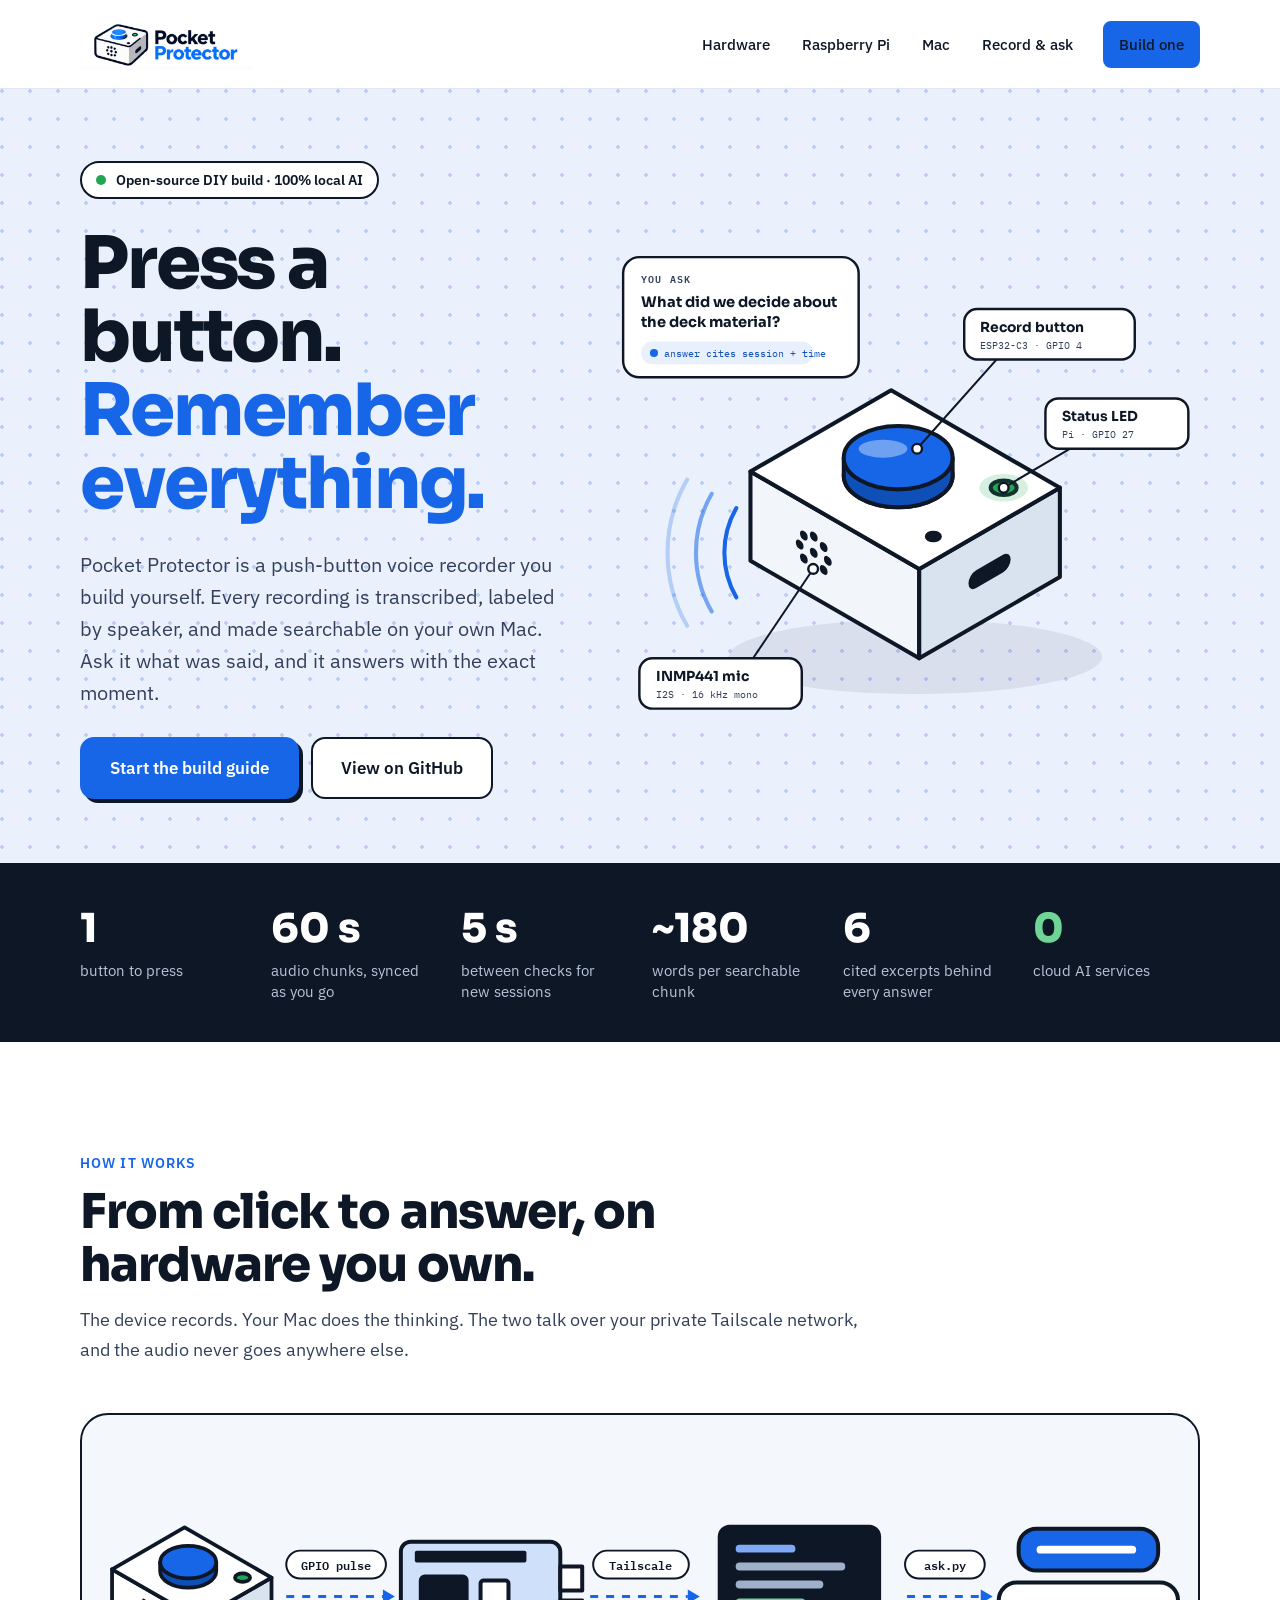
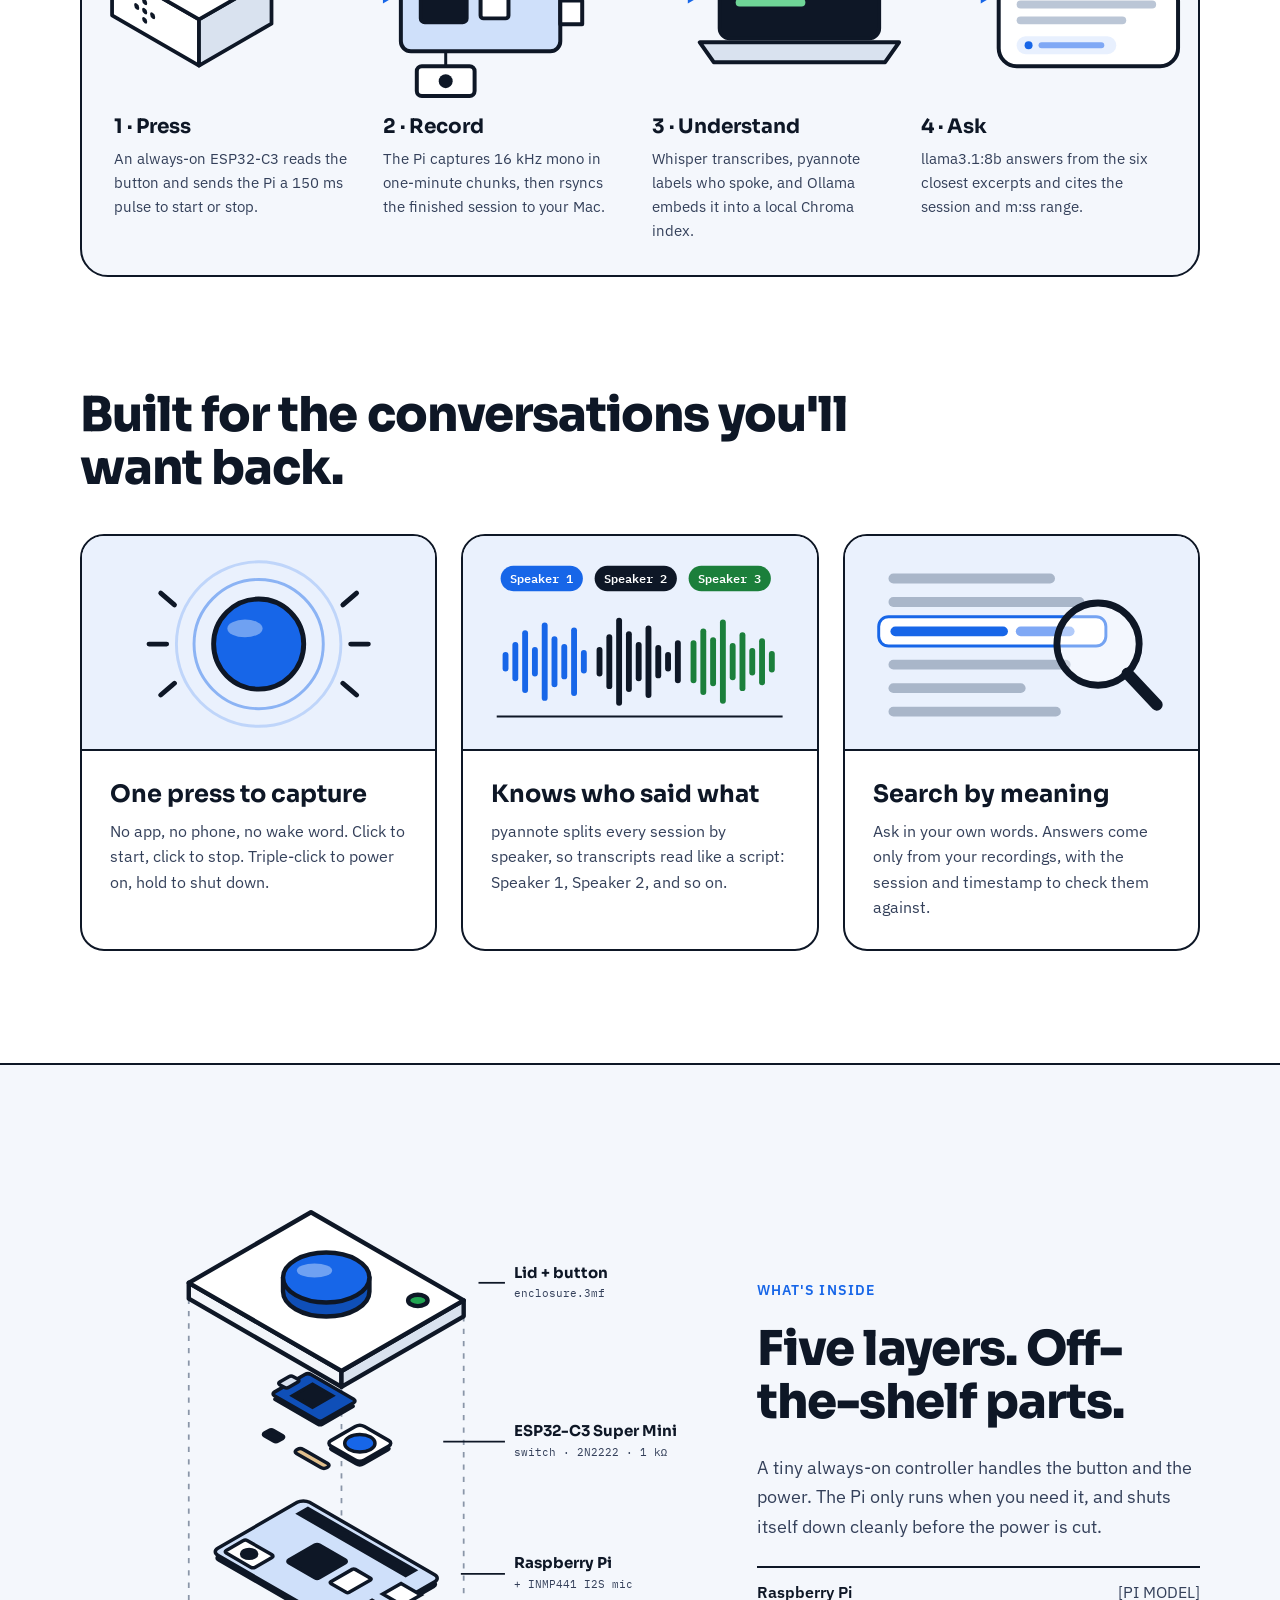
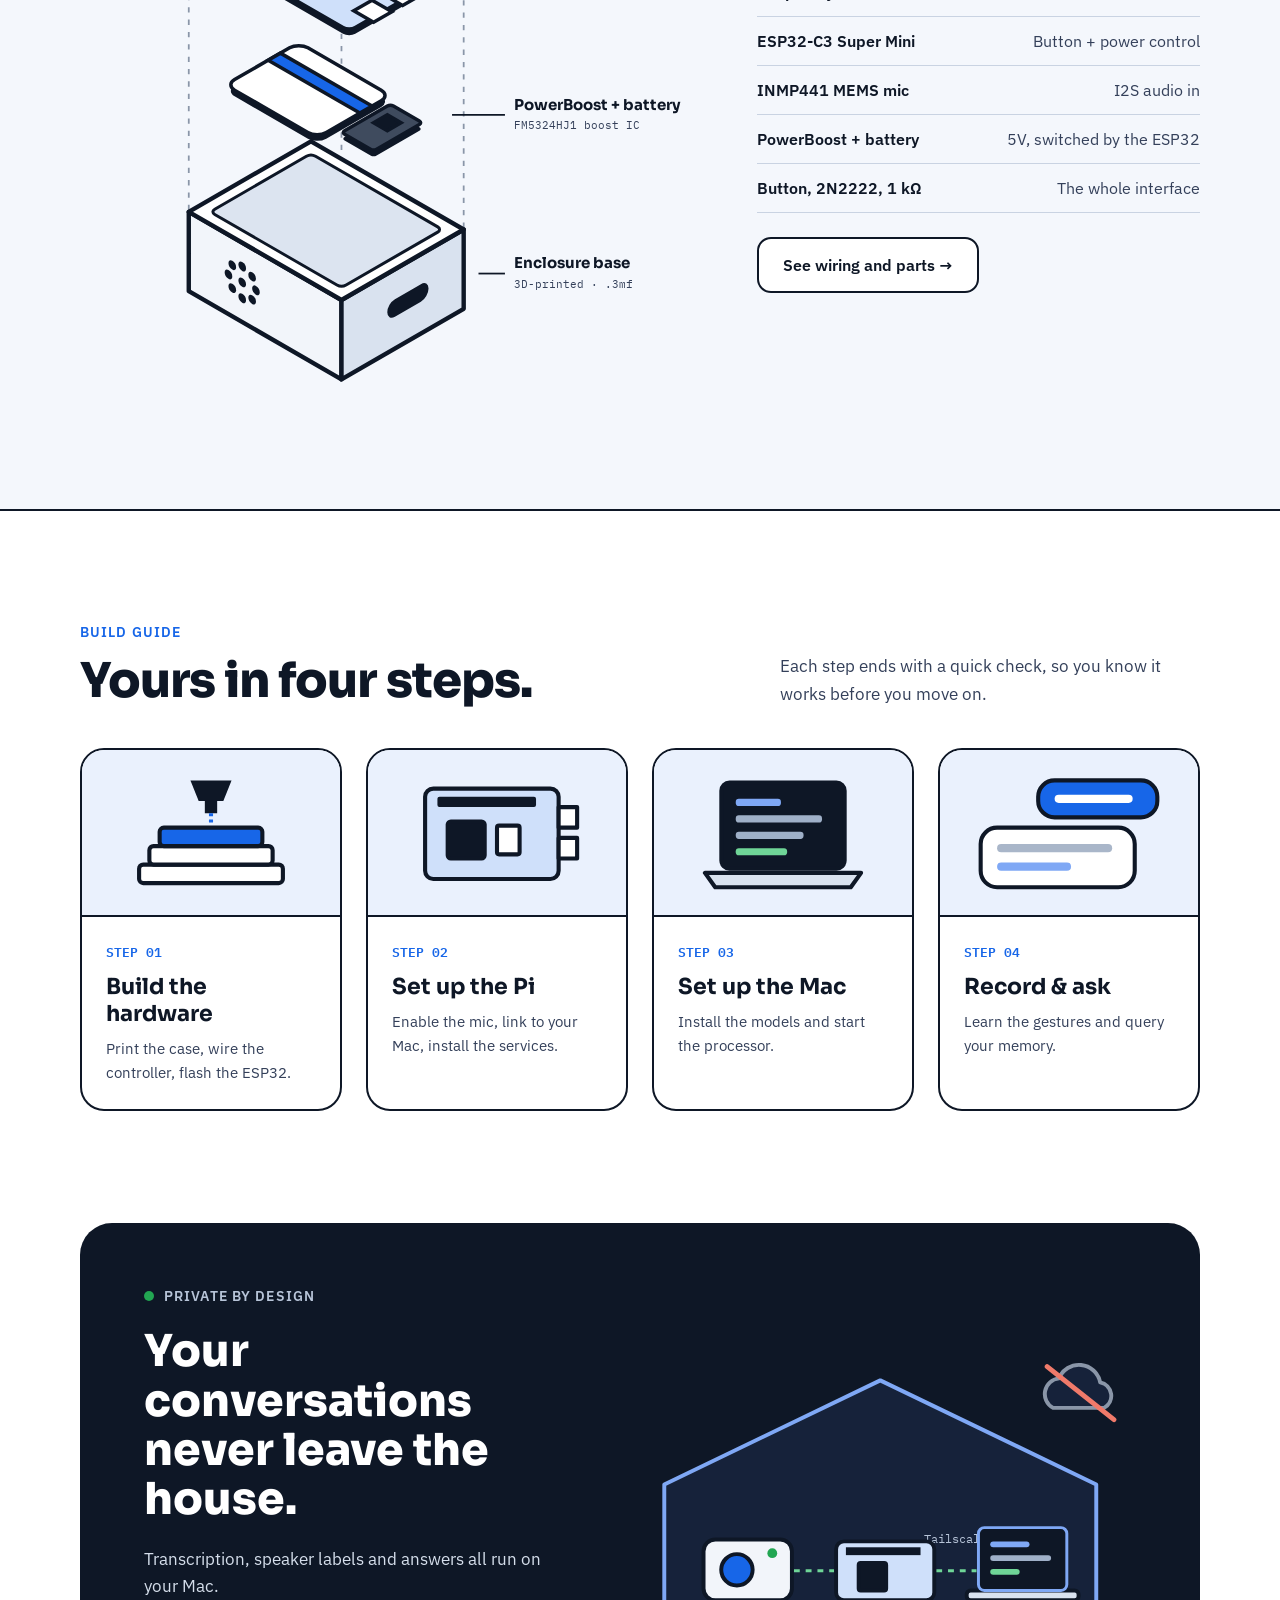
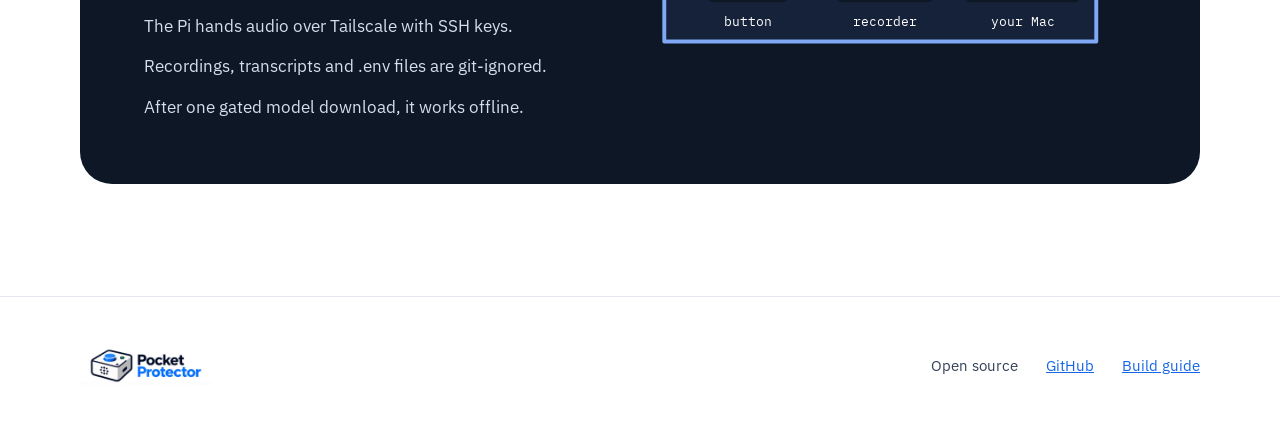
==== site/index.html @ 576f927d "Add static setup microsite in site/ Five-page build guide (overview, hardware, Pi, Mac, record & ask" ====
<!doctype html>
<html lang="en">
<head>
<meta charset="utf-8">
<meta name="viewport" content="width=device-width, initial-scale=1">
<title>Pocket Protector — Press a button. Remember everything.</title>
<meta name="description" content="Build a push-button voice recorder whose recordings are transcribed, labeled by speaker and made searchable on your own Mac.">
<link rel="icon" href="assets/logo.png">
<link rel="preconnect" href="https://fonts.googleapis.com">
<link rel="preconnect" href="https://fonts.gstatic.com" crossorigin>
<link rel="stylesheet" href="https://fonts.googleapis.com/css2?family=IBM+Plex+Mono:wght@400;500;600&amp;family=IBM+Plex+Sans:wght@400;500;600&amp;family=Sora:wght@600;700;800&amp;display=swap">
<link rel="stylesheet" href="assets/styles.css">
</head>
<body>

<header class="site-header">
<div class="wrap">
<a class="logo" href="index.html"><img src="assets/logo.png" alt="Pocket Protector home" width="173" height="52"></a>
<nav class="nav" aria-label="Primary">
<a href="hardware.html">Hardware</a>
<a href="pi.html">Raspberry Pi</a>
<a href="mac.html">Mac</a>
<a href="use.html">Record &amp; ask</a>
<a class="btn btn-sm btn-primary nav-cta" href="hardware.html">Build one</a>
</nav>
</div>
</header>

<main>

<section class="hero hero-home">
<div class="wrap hero-grid">
<div class="stack" style="--gap: 28px">
<div class="pill"><span class="dot"></span>Open-source DIY build · 100% local AI</div>
<h1 class="display display-xl">Press a button.<span class="accent">Remember everything.</span></h1>
<p class="lede" style="max-width: 520px">Pocket Protector is a push-button voice recorder you build yourself. Every recording is transcribed, labeled by speaker, and made searchable on your own Mac. Ask it what was said, and it answers with the exact moment.</p>
<div class="btn-row">
<a class="btn btn-lg btn-primary" href="hardware.html">Start the build guide</a>
<a class="btn btn-lg" href="https://github.com/ample/pocket-protector">View on GitHub</a>
</div>
</div>

<svg viewBox="0 0 720 600" width="100%" role="img" aria-label="Illustration of the Pocket Protector device with its record button, status LED and microphone">
<rect x="10" y="26" width="290" height="148" rx="20" fill="#FFFFFF" stroke="#0E1726" stroke-width="3"/>
<text x="32" y="58" font-family="IBM Plex Mono, monospace" font-size="12" font-weight="600" fill="#34405A" letter-spacing="1.5">YOU ASK</text>
<text x="32" y="88" font-family="Sora, sans-serif" font-size="18" font-weight="700" fill="#0E1726">What did we decide about</text>
<text x="32" y="112" font-family="Sora, sans-serif" font-size="18" font-weight="700" fill="#0E1726">the deck material?</text>
<rect x="32" y="130" width="212" height="28" rx="14" fill="#E8F0FE"/>
<circle cx="48" cy="144" r="5" fill="#1766E8"/>
<text x="60" y="149" font-family="IBM Plex Mono, monospace" font-size="12" fill="#0F4FB8">answer cites session + time</text>
<path d="M149.4,335 A110,110 0 0 0 149.4,445" fill="none" stroke="#1766E8" stroke-width="5" stroke-linecap="round"/>
<path d="M119.1,317.5 A145,145 0 0 0 119.1,462.5" fill="none" stroke="#1766E8" stroke-width="5" stroke-linecap="round" opacity="0.55"/>
<path d="M88.8,300 A180,180 0 0 0 88.8,480" fill="none" stroke="#1766E8" stroke-width="5" stroke-linecap="round" opacity="0.25"/>
<g transform="translate(40 40)">
<ellipse cx="330" cy="478" rx="230" ry="46" fill="#0E1726" opacity="0.08"/>
<g stroke="#0E1726" stroke-width="5" stroke-linejoin="round" stroke-linecap="round">
<polygon points="126.8,250 334.6,370 334.6,480 126.8,360" fill="#F2F5FA"/>
<polygon points="334.6,370 507.8,270 507.8,380 334.6,480" fill="#D9E2EF"/>
<polygon points="300,150 507.8,270 334.6,370 126.8,250" fill="#FFFFFF"/>
<ellipse cx="308.7" cy="255" rx="67" ry="39" fill="#0F4FB8"/>
<path d="M241.7,233 L241.7,255 A67,39 0 0 0 375.7,255 L375.7,233 Z" fill="#0F4FB8"/>
<ellipse cx="308.7" cy="233" rx="67" ry="39" fill="#1766E8"/>
<ellipse cx="438.6" cy="270" rx="16" ry="9" fill="#22A652"/>
<ellipse cx="352" cy="330" rx="8" ry="4.6" fill="#0E1726"/>
</g>
<ellipse cx="290" cy="222" rx="30" ry="11" fill="#6FA1F2"/>
<ellipse cx="438.6" cy="270" rx="30" ry="17" fill="#22A652" opacity="0.18"/>
<g transform="matrix(0.866 0.5 0 1 126.8 250)" fill="#0E1726">
<circle cx="90" cy="55" r="5.5"/><circle cx="110" cy="55" r="5.5"/><circle cx="104.1" cy="69.1" r="5.5"/><circle cx="90" cy="75" r="5.5"/><circle cx="75.9" cy="69.1" r="5.5"/><circle cx="70" cy="55" r="5.5"/><circle cx="75.9" cy="40.9" r="5.5"/><circle cx="90" cy="35" r="5.5"/><circle cx="104.1" cy="40.9" r="5.5"/>
</g>
<g transform="matrix(0.866 -0.5 0 1 334.6 370)"><rect x="70" y="42" width="60" height="22" rx="11" fill="#0E1726"/></g>
</g>
<g stroke="#0E1726" stroke-width="2.5" fill="none"><path d="M372,262 L470,152"/><path d="M478.6,310 L560,262"/><path d="M244,410 L170,520"/></g>
<circle cx="372" cy="262" r="6" fill="#FFFFFF" stroke="#0E1726" stroke-width="3"/>
<circle cx="478.6" cy="310" r="6" fill="#FFFFFF" stroke="#0E1726" stroke-width="3"/>
<circle cx="244" cy="410" r="6" fill="#FFFFFF" stroke="#0E1726" stroke-width="3"/>
<rect x="430" y="90" width="210" height="62" rx="16" fill="#FFFFFF" stroke="#0E1726" stroke-width="3"/>
<text x="450" y="118" font-family="Sora, sans-serif" font-size="17" font-weight="700" fill="#0E1726">Record button</text>
<text x="450" y="139" font-family="IBM Plex Mono, monospace" font-size="12" fill="#34405A">ESP32-C3 · GPIO 4</text>
<rect x="530" y="200" width="176" height="62" rx="16" fill="#FFFFFF" stroke="#0E1726" stroke-width="3"/>
<text x="550" y="228" font-family="Sora, sans-serif" font-size="17" font-weight="700" fill="#0E1726">Status LED</text>
<text x="550" y="249" font-family="IBM Plex Mono, monospace" font-size="12" fill="#34405A">Pi · GPIO 27</text>
<rect x="30" y="520" width="200" height="62" rx="16" fill="#FFFFFF" stroke="#0E1726" stroke-width="3"/>
<text x="50" y="548" font-family="Sora, sans-serif" font-size="17" font-weight="700" fill="#0E1726">INMP441 mic</text>
<text x="50" y="569" font-family="IBM Plex Mono, monospace" font-size="12" fill="#34405A">I2S · 16 kHz mono</text>
</svg>
</div>
</section>

<section class="stats" aria-label="By the numbers">
<div class="wrap">
<div><div class="stat-value">1</div><div class="stat-label">button to press</div></div>
<div><div class="stat-value">60 s</div><div class="stat-label">audio chunks, synced as you go</div></div>
<div><div class="stat-value">5 s</div><div class="stat-label">between checks for new sessions</div></div>
<div><div class="stat-value">~180</div><div class="stat-label">words per searchable chunk</div></div>
<div><div class="stat-value">6</div><div class="stat-label">cited excerpts behind every answer</div></div>
<div><div class="stat-value good">0</div><div class="stat-label">cloud AI services</div></div>
</div>
</section>

<section class="section">
<div class="wrap stack" style="--gap: 48px">
<div class="stack measure" style="--gap: 14px">
<div class="eyebrow">How it works</div>
<h2 class="h2">From click to answer, on hardware you own.</h2>
<p class="body">The device records. Your Mac does the thinking. The two talk over your private Tailscale network, and the audio never goes anywhere else.</p>
</div>
<div class="panel" style="padding: 32px 0 8px">
<div class="diagram-scroll">
<svg viewBox="0 0 1120 260" width="100%" role="img" aria-label="Pipeline: device sends a pulse to the Raspberry Pi, which syncs over Tailscale to a Mac, which answers questions">
<g stroke-dasharray="8 8" stroke="#1766E8" stroke-width="3"><line x1="205" y1="150" x2="302" y2="150"/><line x1="510" y1="150" x2="608" y2="150"/><line x1="828" y1="150" x2="902" y2="150"/></g>
<polygon points="302,143 314,150 302,157" fill="#1766E8"/><polygon points="608,143 620,150 608,157" fill="#1766E8"/><polygon points="902,143 914,150 902,157" fill="#1766E8"/>
<rect x="205" y="104" width="100" height="28" rx="14" fill="#FFFFFF" stroke="#0E1726" stroke-width="2"/><text x="255" y="123" text-anchor="middle" font-family="IBM Plex Mono, monospace" font-size="12" font-weight="600" fill="#0E1726">GPIO pulse</text>
<rect x="513" y="104" width="96" height="28" rx="14" fill="#FFFFFF" stroke="#0E1726" stroke-width="2"/><text x="561" y="123" text-anchor="middle" font-family="IBM Plex Mono, monospace" font-size="12" font-weight="600" fill="#0E1726">Tailscale</text>
<rect x="826" y="104" width="80" height="28" rx="14" fill="#FFFFFF" stroke="#0E1726" stroke-width="2"/><text x="866" y="123" text-anchor="middle" font-family="IBM Plex Mono, monospace" font-size="12" font-weight="600" fill="#0E1726">ask.py</text>
<g transform="translate(-23.1 17.7) scale(0.42)">
<g stroke="#0E1726" stroke-width="9" stroke-linejoin="round">
<polygon points="126.8,250 334.6,370 334.6,480 126.8,360" fill="#FFFFFF"/>
<polygon points="334.6,370 507.8,270 507.8,380 334.6,480" fill="#D9E2EF"/>
<polygon points="300,150 507.8,270 334.6,370 126.8,250" fill="#FFFFFF"/>
<path d="M241.7,233 L241.7,255 A67,39 0 0 0 375.7,255 L375.7,233 Z" fill="#0F4FB8"/>
<ellipse cx="308.7" cy="233" rx="67" ry="39" fill="#1766E8"/>
<ellipse cx="438.6" cy="270" rx="18" ry="10" fill="#22A652"/>
</g>
<g transform="matrix(0.866 0.5 0 1 126.8 250)" fill="#0E1726"><circle cx="90" cy="55" r="7"/><circle cx="112" cy="55" r="7"/><circle cx="68" cy="55" r="7"/><circle cx="90" cy="33" r="7"/><circle cx="90" cy="77" r="7"/></g>
</g>
<g stroke="#0E1726" stroke-width="4" stroke-linejoin="round">
<rect x="320" y="95" width="160" height="110" rx="10" fill="#CFE0FA"/>
<rect x="480" y="120" width="22" height="24" fill="#FFFFFF"/><rect x="480" y="154" width="22" height="24" fill="#FFFFFF"/>
<rect x="340" y="130" width="46" height="46" rx="4" fill="#0E1726"/>
<rect x="400" y="134" width="28" height="38" rx="3" fill="#FFFFFF"/>
<rect x="336" y="220" width="58" height="30" rx="5" fill="#FFFFFF"/>
</g>
<rect x="334" y="104" width="112" height="12" rx="2" fill="#0E1726"/>
<circle cx="365" cy="235" r="7" fill="#0E1726"/>
<path d="M365,206 L365,220" stroke="#0E1726" stroke-width="3"/>
<g stroke="#0E1726" stroke-width="4" stroke-linejoin="round">
<rect x="640" y="80" width="160" height="112" rx="10" fill="#0E1726"/>
<path d="M620,196 L820,196 L806,216 L634,216 Z" fill="#D9E2EF"/>
</g>
<rect x="656" y="98" width="60" height="8" rx="4" fill="#7FA8F5"/><rect x="656" y="116" width="110" height="8" rx="4" fill="#9FB0C8"/><rect x="656" y="134" width="88" height="8" rx="4" fill="#9FB0C8"/><rect x="656" y="152" width="70" height="8" rx="4" fill="#6FD597"/>
<rect x="940" y="82" width="140" height="42" rx="18" fill="#1766E8" stroke="#0E1726" stroke-width="4"/>
<rect x="958" y="99" width="100" height="8" rx="4" fill="#FFFFFF"/>
<rect x="920" y="136" width="180" height="84" rx="18" fill="#FFFFFF" stroke="#0E1726" stroke-width="4"/>
<rect x="938" y="154" width="140" height="8" rx="4" fill="#BBC6D6"/><rect x="938" y="170" width="110" height="8" rx="4" fill="#BBC6D6"/>
<rect x="938" y="190" width="100" height="18" rx="9" fill="#E8F0FE"/><circle cx="950" cy="199" r="4" fill="#1766E8"/><rect x="960" y="196" width="66" height="6" rx="3" fill="#7FA8F5"/>
</svg>
</div>
<div class="grid grid-4" style="padding: 8px 32px 24px">
<div class="stack" style="--gap: 8px"><h3 class="h3" style="font-size: 20px">1 · Press</h3><p class="small">An always-on ESP32-C3 reads the button and sends the Pi a 150 ms pulse to start or stop.</p></div>
<div class="stack" style="--gap: 8px"><h3 class="h3" style="font-size: 20px">2 · Record</h3><p class="small">The Pi captures 16 kHz mono in one-minute chunks, then rsyncs the finished session to your Mac.</p></div>
<div class="stack" style="--gap: 8px"><h3 class="h3" style="font-size: 20px">3 · Understand</h3><p class="small">Whisper transcribes, pyannote labels who spoke, and Ollama embeds it into a local Chroma index.</p></div>
<div class="stack" style="--gap: 8px"><h3 class="h3" style="font-size: 20px">4 · Ask</h3><p class="small">llama3.1:8b answers from the six closest excerpts and cites the session and m:ss range.</p></div>
</div>
</div>
</div>
</section>

<section class="section">
<div class="wrap stack" style="--gap: 40px">
<h2 class="h2 measure">Built for the conversations you'll want back.</h2>
<div class="grid grid-3">
<div class="card">
<div class="card-media">
<svg viewBox="0 0 320 180" width="100%" role="img" aria-label="Circular ripple around a pressed button">
<circle cx="160" cy="92" r="84" fill="none" stroke="#1766E8" stroke-width="3" opacity="0.2"/>
<circle cx="160" cy="92" r="66" fill="none" stroke="#1766E8" stroke-width="3" opacity="0.45"/>
<circle cx="160" cy="92" r="46" fill="#1766E8" stroke="#0E1726" stroke-width="5"/>
<ellipse cx="146" cy="76" rx="18" ry="9" fill="#6FA1F2"/>
<g stroke="#0E1726" stroke-width="5" stroke-linecap="round"><line x1="60" y1="40" x2="74" y2="52"/><line x1="48" y1="92" x2="66" y2="92"/><line x1="60" y1="144" x2="74" y2="132"/><line x1="260" y1="40" x2="246" y2="52"/><line x1="272" y1="92" x2="254" y2="92"/><line x1="260" y1="144" x2="246" y2="132"/></g>
</svg>
</div>
<div class="card-body card-body-lg">
<h3 class="card-title">One press to capture</h3>
<p class="card-text">No app, no phone, no wake word. Click to start, click to stop. Triple-click to power on, hold to shut down.</p>
</div>
</div>
<div class="card">
<div class="card-media">
<svg viewBox="0 0 320 180" width="100%" role="img" aria-label="Waveform split into three speaker segments">
<rect x="18" y="12" width="84" height="26" rx="13" fill="#1766E8"/><text x="60" y="30" text-anchor="middle" font-family="IBM Plex Mono, monospace" font-size="12" font-weight="600" fill="#FFFFFF">Speaker 1</text>
<rect x="114" y="12" width="84" height="26" rx="13" fill="#0E1726"/><text x="156" y="30" text-anchor="middle" font-family="IBM Plex Mono, monospace" font-size="12" font-weight="600" fill="#FFFFFF">Speaker 2</text>
<rect x="210" y="12" width="84" height="26" rx="13" fill="#1B7F3B"/><text x="252" y="30" text-anchor="middle" font-family="IBM Plex Mono, monospace" font-size="12" font-weight="600" fill="#FFFFFF">Speaker 3</text>
<g fill="#1766E8"><rect x="20" y="100" width="6" height="20" rx="3"/><rect x="30" y="90" width="6" height="40" rx="3"/><rect x="40" y="78" width="6" height="64" rx="3"/><rect x="50" y="95" width="6" height="30" rx="3"/><rect x="60" y="70" width="6" height="80" rx="3"/><rect x="70" y="84" width="6" height="52" rx="3"/><rect x="80" y="92" width="6" height="36" rx="3"/><rect x="90" y="75" width="6" height="70" rx="3"/><rect x="100" y="98" width="6" height="24" rx="3"/></g>
<g fill="#0E1726"><rect x="116" y="95" width="6" height="30" rx="3"/><rect x="126" y="82" width="6" height="56" rx="3"/><rect x="136" y="65" width="6" height="90" rx="3"/><rect x="146" y="79" width="6" height="62" rx="3"/><rect x="156" y="90" width="6" height="40" rx="3"/><rect x="166" y="73" width="6" height="74" rx="3"/><rect x="176" y="93" width="6" height="34" rx="3"/><rect x="186" y="100" width="6" height="20" rx="3"/><rect x="196" y="88" width="6" height="44" rx="3"/></g>
<g fill="#1B7F3B"><rect x="212" y="88" width="6" height="44" rx="3"/><rect x="222" y="76" width="6" height="68" rx="3"/><rect x="232" y="85" width="6" height="50" rx="3"/><rect x="242" y="67" width="6" height="86" rx="3"/><rect x="252" y="91" width="6" height="38" rx="3"/><rect x="262" y="80" width="6" height="60" rx="3"/><rect x="272" y="96" width="6" height="28" rx="3"/><rect x="282" y="86" width="6" height="48" rx="3"/><rect x="292" y="99" width="6" height="22" rx="3"/></g>
<line x1="14" y1="166" x2="306" y2="166" stroke="#0E1726" stroke-width="2"/>
</svg>
</div>
<div class="card-body card-body-lg">
<h3 class="card-title">Knows who said what</h3>
<p class="card-text">pyannote splits every session by speaker, so transcripts read like a script: Speaker 1, Speaker 2, and so on.</p>
</div>
</div>
<div class="card">
<div class="card-media">
<svg viewBox="0 0 320 180" width="100%" role="img" aria-label="Magnifier highlighting one line of a transcript">
<rect x="14" y="64" width="232" height="30" rx="10" fill="#FFFFFF" stroke="#1766E8" stroke-width="3"/>
<g fill="#A9B6C9"><rect x="24" y="20" width="170" height="10" rx="5"/><rect x="24" y="44" width="200" height="10" rx="5"/><rect x="24" y="108" width="186" height="10" rx="5"/><rect x="24" y="132" width="140" height="10" rx="5"/><rect x="24" y="156" width="176" height="10" rx="5"/></g>
<rect x="26" y="74" width="120" height="10" rx="5" fill="#1766E8"/><rect x="154" y="74" width="60" height="10" rx="5" fill="#7FA8F5"/>
<circle cx="238" cy="92" r="42" fill="#FFFFFF" fill-opacity="0.4" stroke="#0E1726" stroke-width="7"/>
<line x1="268" y1="122" x2="298" y2="154" stroke="#0E1726" stroke-width="12" stroke-linecap="round"/>
</svg>
</div>
<div class="card-body card-body-lg">
<h3 class="card-title">Search by meaning</h3>
<p class="card-text">Ask in your own words. Answers come only from your recordings, with the session and timestamp to check them against.</p>
</div>
</div>
</div>
</div>
</section>

<section class="section-tint">
<div class="wrap split split-7-5" style="gap: clamp(32px, 5vw, 56px)">
<svg viewBox="0 0 680 930" width="100%" role="img" aria-label="Exploded view: lid with button, ESP32-C3 controller, Raspberry Pi with microphone, PowerBoost and battery, enclosure base" style="max-height: 820px">
<g stroke="#8A96A8" stroke-width="2" stroke-dasharray="6 8"><line x1="111.4" y1="138" x2="111.4" y2="720"/><line x1="423.2" y1="158" x2="423.2" y2="740"/><line x1="284.6" y1="238" x2="284.6" y2="820"/></g>
<g stroke="#0E1726" stroke-width="2" fill="none"><line x1="440" y1="120" x2="470" y2="120"/><line x1="400" y1="300" x2="470" y2="300"/><line x1="420" y1="450" x2="470" y2="450"/><line x1="410" y1="610" x2="470" y2="610"/><line x1="440" y1="790" x2="470" y2="790"/></g>
<g stroke="#0E1726" stroke-width="5" stroke-linejoin="round">
<polygon points="111.4,720 284.6,820 284.6,910 111.4,810" fill="#F2F5FA"/>
<polygon points="284.6,820 423.2,740 423.2,830 284.6,910" fill="#D9E2EF"/>
<polygon points="250,640 423.2,740 284.6,820 111.4,720" fill="#FFFFFF"/>
</g>
<g transform="matrix(0.866 0.5 -0.866 0.5 250 640)"><rect x="14" y="14" width="172" height="132" rx="6" fill="#DCE4F0" stroke="#0E1726" stroke-width="3" vector-effect="non-scaling-stroke"/></g>
<g transform="matrix(0.866 0.5 0 1 111.4 720)" fill="#0E1726"><circle cx="70" cy="45" r="5"/><circle cx="88" cy="45" r="5"/><circle cx="52" cy="45" r="5"/><circle cx="70" cy="27" r="5"/><circle cx="70" cy="63" r="5"/><circle cx="83" cy="32" r="5"/><circle cx="57" cy="58" r="5"/><circle cx="83" cy="58" r="5"/><circle cx="57" cy="32" r="5"/></g>
<g transform="matrix(0.866 -0.5 0 1 284.6 820)"><rect x="60" y="34" width="54" height="20" rx="10" fill="#0E1726"/></g>
<g transform="translate(0 7) matrix(0.866 0.5 -0.866 0.5 250 500)" fill="#0E1726"><rect x="20" y="36" width="120" height="96" rx="12"/><rect x="150" y="46" width="42" height="64" rx="4"/></g>
<g transform="matrix(0.866 0.5 -0.866 0.5 250 500)" stroke="#0E1726" stroke-width="3.5">
<rect x="20" y="36" width="120" height="96" rx="12" fill="#FFFFFF" vector-effect="non-scaling-stroke"/>
<rect x="20" y="60" width="120" height="16" fill="#1766E8" vector-effect="non-scaling-stroke"/>
<rect x="150" y="46" width="42" height="64" rx="4" fill="#3F4B5E" vector-effect="non-scaling-stroke"/>
<rect x="160" y="60" width="18" height="18" fill="#0E1726" vector-effect="non-scaling-stroke"/>
</g>
<g transform="translate(0 7) matrix(0.866 0.5 -0.866 0.5 250 350)" fill="#0E1726"><rect x="10" y="20" width="180" height="120" rx="8"/></g>
<g transform="matrix(0.866 0.5 -0.866 0.5 250 350)" stroke="#0E1726" stroke-width="3.5">
<rect x="10" y="20" width="180" height="120" rx="8" fill="#CFE0FA" vector-effect="non-scaling-stroke"/>
<rect x="24" y="28" width="140" height="12" fill="#0E1726" vector-effect="non-scaling-stroke"/>
<rect x="70" y="62" width="40" height="40" rx="3" fill="#0E1726" vector-effect="non-scaling-stroke"/>
<rect x="122" y="66" width="24" height="32" rx="2" fill="#FFFFFF" vector-effect="non-scaling-stroke"/>
<rect x="170" y="52" width="26" height="24" fill="#FFFFFF" vector-effect="non-scaling-stroke"/>
<rect x="170" y="90" width="26" height="24" fill="#FFFFFF" vector-effect="non-scaling-stroke"/>
<rect x="18" y="104" width="38" height="28" rx="3" fill="#FFFFFF" vector-effect="non-scaling-stroke"/>
<circle cx="37" cy="118" r="7" fill="#0E1726" vector-effect="non-scaling-stroke"/>
</g>
<g transform="translate(0 6) matrix(0.866 0.5 -0.866 0.5 250 200)" fill="#0E1726"><rect x="20" y="24" width="64" height="48" rx="4"/><rect x="112" y="48" width="44" height="44" rx="6"/></g>
<g transform="matrix(0.866 0.5 -0.866 0.5 250 200)" stroke="#0E1726" stroke-width="3.5">
<rect x="20" y="24" width="64" height="48" rx="4" fill="#0F4FB8" vector-effect="non-scaling-stroke"/>
<rect x="36" y="34" width="26" height="26" fill="#0E1726" vector-effect="non-scaling-stroke"/>
<rect x="12" y="38" width="12" height="18" rx="3" fill="#D9E2EF" vector-effect="non-scaling-stroke"/>
<rect x="112" y="48" width="44" height="44" rx="6" fill="#FFFFFF" vector-effect="non-scaling-stroke"/>
<circle cx="134" cy="70" r="14" fill="#1766E8" vector-effect="non-scaling-stroke"/>
<rect x="60" y="112" width="18" height="12" rx="3" fill="#0E1726" vector-effect="non-scaling-stroke"/>
<rect x="100" y="114" width="40" height="9" rx="4" fill="#E2C08D" vector-effect="non-scaling-stroke"/>
</g>
<g stroke="#0E1726" stroke-width="5" stroke-linejoin="round">
<polygon points="111.4,120 284.6,220 284.6,238 111.4,138" fill="#F2F5FA"/>
<polygon points="284.6,220 423.2,140 423.2,158 284.6,238" fill="#D9E2EF"/>
<polygon points="250,40 423.2,140 284.6,220 111.4,120" fill="#FFFFFF"/>
<path d="M218.3,114 L218.3,130 A49,28.3 0 0 0 316.3,130 L316.3,114 Z" fill="#0F4FB8"/>
<ellipse cx="267.3" cy="114" rx="49" ry="28.3" fill="#1766E8"/>
<ellipse cx="371.2" cy="140" rx="11" ry="6.4" fill="#22A652"/>
</g>
<ellipse cx="254" cy="106" rx="20" ry="8" fill="#6FA1F2"/>
<text x="480" y="114" font-family="Sora, sans-serif" font-size="17" font-weight="700" fill="#0E1726">Lid + button</text><text x="480" y="136" font-family="IBM Plex Mono, monospace" font-size="12" fill="#34405A">enclosure.3mf</text>
<text x="480" y="294" font-family="Sora, sans-serif" font-size="17" font-weight="700" fill="#0E1726">ESP32-C3 Super Mini</text><text x="480" y="316" font-family="IBM Plex Mono, monospace" font-size="12" fill="#34405A">switch · 2N2222 · 1 kΩ</text>
<text x="480" y="444" font-family="Sora, sans-serif" font-size="17" font-weight="700" fill="#0E1726">Raspberry Pi</text><text x="480" y="466" font-family="IBM Plex Mono, monospace" font-size="12" fill="#34405A">+ INMP441 I2S mic</text>
<text x="480" y="604" font-family="Sora, sans-serif" font-size="17" font-weight="700" fill="#0E1726">PowerBoost + battery</text><text x="480" y="626" font-family="IBM Plex Mono, monospace" font-size="12" fill="#34405A">FM5324HJ1 boost IC</text>
<text x="480" y="784" font-family="Sora, sans-serif" font-size="17" font-weight="700" fill="#0E1726">Enclosure base</text><text x="480" y="806" font-family="IBM Plex Mono, monospace" font-size="12" fill="#34405A">3D-printed · .3mf</text>
</svg>
<div class="stack" style="--gap: 24px">
<div class="eyebrow">What's inside</div>
<h2 class="h2">Five layers. Off-the-shelf parts.</h2>
<p class="body">A tiny always-on controller handles the button and the power. The Pi only runs when you need it, and shuts itself down cleanly before the power is cut.</p>
<ul class="spec-list">
<li><span>Raspberry Pi</span><span>[PI MODEL]</span></li>
<li><span>ESP32-C3 Super Mini</span><span>Button + power control</span></li>
<li><span>INMP441 MEMS mic</span><span>I2S audio in</span></li>
<li><span>PowerBoost + battery</span><span>5V, switched by the ESP32</span></li>
<li><span>Button, 2N2222, 1 kΩ</span><span>The whole interface</span></li>
</ul>
<a class="btn" href="hardware.html" style="align-self: flex-start">See wiring and parts →</a>
</div>
</div>
</section>

<section class="section">
<div class="wrap stack" style="--gap: 40px">
<div class="section-head">
<div class="stack" style="--gap: 14px">
<div class="eyebrow">Build guide</div>
<h2 class="h2">Yours in four steps.</h2>
</div>
<p class="small" style="font-size: 17px; max-width: 420px">Each step ends with a quick check, so you know it works before you move on.</p>
</div>
<div class="grid grid-4">
<a class="card" href="hardware.html">
<div class="card-media" style="padding: 16px">
<svg viewBox="0 0 220 130" width="100%" aria-hidden="true">
<polygon points="90,14 130,14 122,34 98,34" fill="#0E1726"/><rect x="104" y="34" width="12" height="12" fill="#0E1726"/>
<g stroke="#0E1726" stroke-width="4"><rect x="40" y="96" width="140" height="18" rx="4" fill="#FFFFFF"/><rect x="50" y="78" width="120" height="18" rx="4" fill="#FFFFFF"/><rect x="60" y="60" width="100" height="18" rx="4" fill="#1766E8"/></g>
<line x1="110" y1="46" x2="110" y2="58" stroke="#1766E8" stroke-width="4" stroke-dasharray="3 3"/>
</svg>
</div>
<div class="card-body" style="padding: 24px; gap: 10px">
<div class="kicker kicker-sm">STEP 01</div>
<div class="card-title card-title-sm">Build the hardware</div>
<div class="small">Print the case, wire the controller, flash the ESP32.</div>
</div>
</a>
<a class="card" href="pi.html">
<div class="card-media" style="padding: 16px">
<svg viewBox="0 0 220 130" width="100%" aria-hidden="true">
<g stroke="#0E1726" stroke-width="4" stroke-linejoin="round"><rect x="40" y="22" width="130" height="88" rx="8" fill="#CFE0FA"/><rect x="170" y="40" width="18" height="20" fill="#FFFFFF"/><rect x="170" y="70" width="18" height="20" fill="#FFFFFF"/><rect x="62" y="54" width="36" height="36" rx="3" fill="#0E1726"/><rect x="110" y="58" width="22" height="28" rx="2" fill="#FFFFFF"/></g>
<rect x="52" y="30" width="96" height="10" rx="2" fill="#0E1726"/>
</svg>
</div>
<div class="card-body" style="padding: 24px; gap: 10px">
<div class="kicker kicker-sm">STEP 02</div>
<div class="card-title card-title-sm">Set up the Pi</div>
<div class="small">Enable the mic, link to your Mac, install the services.</div>
</div>
</a>
<a class="card" href="mac.html">
<div class="card-media" style="padding: 16px">
<svg viewBox="0 0 220 130" width="100%" aria-hidden="true">
<g stroke="#0E1726" stroke-width="4" stroke-linejoin="round"><rect x="50" y="16" width="120" height="84" rx="8" fill="#0E1726"/><path d="M34,104 L186,104 L176,118 L44,118 Z" fill="#D9E2EF"/></g>
<rect x="64" y="32" width="44" height="7" rx="3" fill="#7FA8F5"/><rect x="64" y="48" width="84" height="7" rx="3" fill="#9FB0C8"/><rect x="64" y="64" width="66" height="7" rx="3" fill="#9FB0C8"/><rect x="64" y="80" width="50" height="7" rx="3" fill="#6FD597"/>
</svg>
</div>
<div class="card-body" style="padding: 24px; gap: 10px">
<div class="kicker kicker-sm">STEP 03</div>
<div class="card-title card-title-sm">Set up the Mac</div>
<div class="small">Install the models and start the processor.</div>
</div>
</a>
<a class="card" href="use.html">
<div class="card-media" style="padding: 16px">
<svg viewBox="0 0 220 130" width="100%" aria-hidden="true">
<rect x="80" y="14" width="116" height="36" rx="16" fill="#1766E8" stroke="#0E1726" stroke-width="4"/><rect x="96" y="28" width="76" height="8" rx="4" fill="#FFFFFF"/>
<rect x="24" y="60" width="150" height="58" rx="16" fill="#FFFFFF" stroke="#0E1726" stroke-width="4"/><rect x="40" y="76" width="112" height="8" rx="4" fill="#A9B6C9"/><rect x="40" y="94" width="72" height="8" rx="4" fill="#7FA8F5"/>
</svg>
</div>
<div class="card-body" style="padding: 24px; gap: 10px">
<div class="kicker kicker-sm">STEP 04</div>
<div class="card-title card-title-sm">Record &amp; ask</div>
<div class="small">Learn the gestures and query your memory.</div>
</div>
</a>
</div>
</div>
</section>

<div class="wrap">
<section class="privacy split split-5-6" style="gap: clamp(32px, 5vw, 56px)">
<div class="stack" style="--gap: 22px">
<div class="eyebrow"><span class="dot"></span>Private by design</div>
<h2>Your conversations never leave the house.</h2>
<ul>
<li>Transcription, speaker labels and answers all run on your Mac.</li>
<li>The Pi hands audio over Tailscale with SSH keys.</li>
<li>Recordings, transcripts and .env files are git-ignored.</li>
<li>After one gated model download, it works offline.</li>
</ul>
</div>
<svg viewBox="0 0 520 320" width="100%" role="img" aria-label="House containing the device, the Pi and a Mac, with a crossed-out cloud outside">
<path d="M40,140 L260,34 L480,140 L480,300 L40,300 Z" fill="#16223A" stroke="#7FA8F5" stroke-width="4" stroke-linejoin="round"/>
<path d="M436,62 a16,16 0 0 1 6,-30 a22,22 0 0 1 42,4 a14,14 0 0 1 4,26 Z" fill="#16223A" stroke="#8A96A8" stroke-width="4" stroke-linejoin="round"/>
<line x1="430" y1="20" x2="498" y2="74" stroke="#F07A6A" stroke-width="5" stroke-linecap="round"/>
<g stroke="#6FD597" stroke-width="3" stroke-dasharray="6 6"><line x1="172" y1="228" x2="213" y2="228"/><line x1="317" y1="228" x2="358" y2="228"/></g>
<text x="337" y="200" text-anchor="middle" font-family="IBM Plex Mono, monospace" font-size="12" fill="#B7C4D8">Tailscale</text>
<g stroke="#0E1726" stroke-width="4" stroke-linejoin="round">
<rect x="80" y="196" width="90" height="62" rx="12" fill="#F2F5FA"/>
<circle cx="114" cy="227" r="16" fill="#1766E8"/>
<rect x="215" y="198" width="100" height="60" rx="8" fill="#CFE0FA"/>
<rect x="238" y="220" width="28" height="28" rx="2" fill="#0E1726"/>
<rect x="348" y="248" width="114" height="10" rx="4" fill="#D9E2EF"/>
</g>
<circle cx="150" cy="210" r="5" fill="#22A652"/>
<rect x="225" y="204" width="76" height="8" fill="#0E1726"/>
<rect x="360" y="184" width="90" height="64" rx="6" fill="#0E1726" stroke="#7FA8F5" stroke-width="3"/>
<rect x="372" y="198" width="40" height="6" rx="3" fill="#7FA8F5"/><rect x="372" y="212" width="62" height="6" rx="3" fill="#9FB0C8"/><rect x="372" y="226" width="30" height="6" rx="3" fill="#6FD597"/>
<text x="125" y="284" text-anchor="middle" font-family="IBM Plex Mono, monospace" font-size="13" fill="#FFFFFF">button</text>
<text x="265" y="284" text-anchor="middle" font-family="IBM Plex Mono, monospace" font-size="13" fill="#FFFFFF">recorder</text>
<text x="405" y="284" text-anchor="middle" font-family="IBM Plex Mono, monospace" font-size="13" fill="#FFFFFF">your Mac</text>
</svg>
</section>
</div>

</main>

<footer class="site-footer">
<div class="wrap" style="padding-block: 48px">
<a class="logo" href="index.html"><img src="assets/logo.png" alt="Pocket Protector" width="133" height="40"></a>
<div class="links">
<span>Open source</span>
<a href="https://github.com/ample/pocket-protector">GitHub</a>
<a href="hardware.html">Build guide</a>
</div>
</div>
</footer>

</body>
</html>
---- site/assets/styles.css ----
/* Pocket Protector setup microsite */

:root {
  --ink: #0E1726;
  --ink-2: #34405A;
  --ink-on-dark: #B7C4D8;
  --blue: #1766E8;
  --blue-dark: #0F4FB8;
  --blue-soft: #EAF1FD;
  --blue-chip: #E8F0FE;
  --dots: #BBD0F7;
  --surface: #F4F7FC;
  --line: #E3E7ED;
  --rule: #C9D3E2;
  --green: #1B7F3B;
  --green-dot: #22A652;
  --green-soft: #E9F7EE;
  --green-ink: #14532D;
  --warn: #B45309;
  --warn-soft: #FFF6E5;
  --warn-ink: #6B3505;

  --font-sans: 'IBM Plex Sans', system-ui, sans-serif;
  --font-mono: 'IBM Plex Mono', ui-monospace, monospace;
  --font-display: 'Sora', sans-serif;

  --gutter: clamp(16px, 5vw, 40px);
  --section: clamp(64px, 9vw, 112px);
}

*, *::before, *::after { box-sizing: border-box; }

body {
  margin: 0;
  font-family: var(--font-sans);
  color: var(--ink);
  background: #FFFFFF;
  -webkit-font-smoothing: antialiased;
}

img, svg { display: block; max-width: 100%; }
a { color: var(--blue); }
a:hover { color: var(--blue-dark); }
code, pre { font-family: var(--font-mono); }
p code, li code { font-size: 0.9em; color: var(--ink); overflow-wrap: anywhere; }
h1, h2, h3, p, ul, ol, pre { margin: 0; }

.wrap {
  width: 100%;
  max-width: calc(1120px + 2 * var(--gutter));
  margin-inline: auto;
  padding-inline: var(--gutter);
}

/* ---------- Header ---------- */

.site-header { border-bottom: 1px solid var(--line); background: #FFFFFF; }
.site-header .wrap {
  min-height: 88px;
  display: flex;
  align-items: center;
  justify-content: space-between;
  gap: 16px;
  flex-wrap: wrap;
}
.site-header .logo img { height: 52px; width: auto; }

.nav { display: flex; gap: 4px; align-items: center; }
.nav a {
  padding: 12px 14px;
  border-radius: 8px;
  font-size: 15px;
  font-weight: 500;
  color: var(--ink);
  text-decoration: none;
  white-space: nowrap;
}
.nav a:hover { background: var(--surface); color: var(--ink); }
.nav a[aria-current="page"] { font-weight: 600; color: var(--blue-dark); background: var(--blue-chip); }
.nav .nav-cta { margin-left: 12px; }

@media (max-width: 900px) {
  .site-header .wrap { padding-block: 12px; }
  .site-header .logo img { height: 44px; }
  .nav {
    order: 3;
    width: calc(100% + 2 * var(--gutter));
    margin-inline: calc(-1 * var(--gutter));
    padding-inline: var(--gutter);
    overflow-x: auto;
    scrollbar-width: none;
  }
  .nav .nav-cta { margin-left: auto; }
}

/* ---------- Buttons ---------- */

.btn {
  display: inline-block;
  padding: 16px 24px;
  border-radius: 14px;
  border: 2px solid var(--ink);
  background: #FFFFFF;
  color: var(--ink);
  font-size: 16px;
  font-weight: 600;
  text-decoration: none;
  text-align: center;
}
.btn:hover { color: var(--ink); background: var(--surface); }
.btn-primary {
  background: var(--blue);
  border-color: var(--blue);
  color: #FFFFFF;
  box-shadow: 4px 4px 0 var(--ink);
}
.btn-primary:hover { background: var(--blue-dark); border-color: var(--blue-dark); color: #FFFFFF; }
.btn-lg { padding: 18px 28px; font-size: 17px; }
.btn-sm { padding: 11px 18px; border-radius: 10px; font-size: 15px; }
.btn-sm.btn-primary { box-shadow: none; }
.btn-row { display: flex; flex-wrap: wrap; gap: 12px; align-items: center; }

/* ---------- Type ---------- */

.display {
  font-family: var(--font-display);
  font-weight: 800;
  letter-spacing: -0.03em;
  line-height: 1.04;
  font-size: clamp(40px, 5.4vw, 64px);
}
.display-xl { font-size: clamp(44px, 6.4vw, 72px); line-height: 1.02; }
.display .accent { display: block; color: var(--blue); }

.h2 {
  font-family: var(--font-display);
  font-weight: 800;
  letter-spacing: -0.02em;
  line-height: 1.1;
  font-size: clamp(32px, 4vw, 48px);
}
.h2-md { font-size: clamp(28px, 3.4vw, 40px); line-height: 1.12; }
.h2-sm { font-size: clamp(26px, 3vw, 36px); }

.h3 { font-family: var(--font-display); font-size: 22px; font-weight: 700; }

.eyebrow {
  font-size: 14px;
  font-weight: 600;
  letter-spacing: 0.08em;
  text-transform: uppercase;
  color: var(--blue);
}
.kicker { font-family: var(--font-mono); font-size: 14px; font-weight: 600; color: var(--blue); }
.kicker-sm { font-size: 13px; }

.lede { font-size: clamp(17px, 1.6vw, 20px); line-height: 1.6; color: var(--ink-2); }
.body { font-size: 18px; line-height: 1.65; color: var(--ink-2); }
.small { font-size: 15px; line-height: 1.6; color: var(--ink-2); }
.strong { font-weight: 600; color: var(--ink); }

.stack { display: flex; flex-direction: column; gap: var(--gap, 18px); }
.measure { max-width: 780px; }

/* ---------- Hero ---------- */

.hero {
  background-color: var(--blue-soft);
  background-image: radial-gradient(circle at 2px 2px, var(--dots) 1.6px, transparent 1.7px);
  background-size: 28px 28px;
  border-bottom: 2px solid var(--ink);
  padding-block: clamp(48px, 6vw, 72px) clamp(48px, 6vw, 64px);
}
.hero-home { border-bottom: 0; }
.hero-grid {
  display: grid;
  grid-template-columns: minmax(0, 5fr) minmax(0, 6fr);
  gap: clamp(32px, 4vw, 48px);
  align-items: center;
}

.pill {
  align-self: flex-start;
  display: inline-flex;
  align-items: center;
  gap: 10px;
  padding: 8px 14px;
  border-radius: 999px;
  background: #FFFFFF;
  border: 2px solid var(--ink);
  font-size: 14px;
  font-weight: 600;
}
.pill-mono { font-family: var(--font-mono); font-size: 13px; }
.dot { width: 10px; height: 10px; border-radius: 50%; background: var(--green-dot); flex-shrink: 0; }

.step-nav { display: grid; grid-template-columns: repeat(2, minmax(0, 1fr)); gap: 10px; }
.step-nav a {
  padding: 14px 16px;
  border-radius: 12px;
  border: 2px solid var(--ink);
  background: #FFFFFF;
  color: var(--ink);
  text-decoration: none;
  font-size: 15px;
  font-weight: 500;
}
.step-nav a:hover { background: var(--surface); }
.step-nav a[aria-current="step"] { background: var(--blue); color: #FFFFFF; font-weight: 600; }

/* ---------- Sections and grids ---------- */

.section { padding-top: var(--section); }
.section-tint {
  margin-top: var(--section);
  background: var(--surface);
  border-block: 2px solid var(--ink);
  padding-block: var(--section);
}

.split { display: grid; grid-template-columns: minmax(0, 1fr) minmax(0, 1fr); gap: clamp(32px, 5vw, 64px); align-items: center; }
.split-5-6 { grid-template-columns: minmax(0, 5fr) minmax(0, 6fr); }
.split-7-5 { grid-template-columns: minmax(0, 7fr) minmax(0, 5fr); }
.align-start { align-items: start; }
.align-end { align-items: end; }

.grid { display: grid; gap: 24px; grid-template-columns: repeat(var(--cols, 3), minmax(0, 1fr)); }
.grid-2 { --cols: 2; }
.grid-3 { --cols: 3; }
.grid-4 { --cols: 4; }
.grid-tight { gap: 12px; }

.section-head { display: flex; justify-content: space-between; align-items: flex-end; gap: 24px 48px; flex-wrap: wrap; }

@media (max-width: 1024px) {
  .grid-4 { --cols: 2; }
}
@media (max-width: 860px) {
  .hero-grid, .split, .split-5-6, .split-7-5 { grid-template-columns: minmax(0, 1fr); }
  .grid-3 { --cols: 1; }
  .split .order-last-mobile { order: 2; }
}
@media (max-width: 640px) {
  .grid-2, .grid-4 { --cols: 1; }
  .grid-tight.grid-2 { --cols: 2; }
}
@media (max-width: 420px) {
  .step-nav, .grid-tight.grid-2 { grid-template-columns: minmax(0, 1fr); }
}

/* ---------- Stats band ---------- */

.stats { background: var(--ink); padding-block: 40px; }
.stats .wrap { display: grid; grid-template-columns: repeat(6, minmax(0, 1fr)); gap: 24px; }
.stat-value { font-family: var(--font-display); font-size: 40px; font-weight: 800; color: #FFFFFF; }
.stat-value.good { color: #6FD597; }
.stat-label { margin-top: 6px; font-size: 15px; line-height: 1.4; color: var(--ink-on-dark); }
@media (max-width: 1024px) { .stats .wrap { grid-template-columns: repeat(3, minmax(0, 1fr)); } }
@media (max-width: 520px) { .stats .wrap { grid-template-columns: repeat(2, minmax(0, 1fr)); } }

/* ---------- Cards and panels ---------- */

.card {
  border: 2px solid var(--ink);
  border-radius: 24px;
  overflow: hidden;
  background: #FFFFFF;
  display: flex;
  flex-direction: column;
  color: var(--ink);
  text-decoration: none;
}
a.card:hover { color: var(--ink); box-shadow: 4px 4px 0 var(--ink); }
.card-media { background: var(--blue-soft); border-bottom: 2px solid var(--ink); padding: 18px 20px; }
.card-body { padding: 24px 26px; display: flex; flex-direction: column; gap: 8px; flex-grow: 1; }
.card-body-lg { padding: 28px; gap: 10px; }
.card-title { font-family: var(--font-display); font-size: 24px; font-weight: 700; }
.card-title-sm { font-size: 22px; }
.card-text { font-size: 16px; line-height: 1.6; color: var(--ink-2); }

.box { padding: 28px; border-radius: 22px; border: 2px solid var(--ink); display: flex; flex-direction: column; gap: 14px; }
.box-soft { border: 0; background: var(--surface); }
.box-row { flex-direction: row; gap: 20px; }
.box-row > svg { flex-shrink: 0; }
.box-row > div { min-width: 0; display: flex; flex-direction: column; gap: 10px; }
@media (max-width: 480px) { .box-row { flex-direction: column; } }

.box-sm { padding: 22px 24px; border-radius: 18px; gap: 8px; }
.box-sm .label { display: flex; align-items: center; gap: 10px; font-family: var(--font-display); font-size: 17px; font-weight: 700; }
.swatch { width: 28px; height: 6px; border-radius: 3px; flex-shrink: 0; }

.chip-card { padding: 16px 18px; border-radius: 14px; border: 2px solid var(--ink); background: #FFFFFF; }
.chip-card.tint { background: var(--blue-soft); }
.chip-card .name { font-family: var(--font-mono); font-size: 14px; font-weight: 600; }
.chip-card .desc { margin-top: 4px; font-size: 14px; color: var(--ink-2); }
.chip-card.row { display: flex; gap: 12px; align-items: center; padding: 14px 16px; }
.chip-card.row .desc { margin-top: 0; font-size: 13px; }
.chip-card .led { width: 12px; height: 12px; border-radius: 50%; flex-shrink: 0; }

.panel { border: 2px solid var(--ink); border-radius: 28px; background: var(--surface); padding: 24px; }
.panel-white { background: #FFFFFF; }

/* Wide diagrams scroll sideways on small screens instead of shrinking to unreadable. */
.diagram-scroll { overflow-x: auto; -webkit-overflow-scrolling: touch; }
.diagram-scroll > svg { min-width: 760px; }

/* ---------- Code and callouts ---------- */

.code {
  padding: 18px 22px;
  border-radius: 14px;
  background: var(--ink);
  color: #E6EDF7;
  font-size: 15px;
  line-height: 1.7;
  white-space: pre-wrap;
  overflow-wrap: anywhere;
}
.code-lg { padding: 24px 26px; border-radius: 18px; border: 2px solid var(--ink); line-height: 1.75; }
.code-sm { padding: 12px 16px; border-radius: 10px; font-size: 13px; line-height: 1.6; }
.code .c { color: #9FB0C8; }

.callout {
  display: flex;
  gap: 12px;
  align-items: flex-start;
  padding: 16px 20px;
  border-radius: 14px;
  font-size: 15px;
  line-height: 1.6;
}
.callout > svg { flex-shrink: 0; margin-top: 2px; }
.callout-ok { background: var(--green-soft); border: 2px solid var(--green); color: var(--green-ink); }
.callout-warn { background: var(--warn-soft); border: 2px solid var(--warn); color: var(--warn-ink); }
.callout-warn code, .callout-ok code { color: inherit; }
.callout-note { background: var(--surface); color: var(--ink-2); }
.ok-line { font-size: 14px; color: var(--green-ink); font-weight: 600; }

.check-head { display: flex; align-items: center; gap: 16px; }
.check-badge {
  width: 48px; height: 48px; flex-shrink: 0;
  border-radius: 50%;
  background: var(--green-soft);
  border: 2px solid var(--green);
  display: flex; align-items: center; justify-content: center;
}

/* ---------- Lists ---------- */

.spec-list { list-style: none; padding: 0; border-top: 2px solid var(--ink); }
.spec-list li {
  padding: 14px 0;
  border-bottom: 1px solid var(--rule);
  display: flex;
  justify-content: space-between;
  gap: 16px;
  font-size: 16px;
}
.spec-list li span:first-child { font-weight: 600; }
.spec-list li span:last-child { color: var(--ink-2); text-align: right; }

.steps { padding-left: 22px; display: flex; flex-direction: column; gap: 10px; font-size: 17px; line-height: 1.6; color: var(--ink-2); }

/* ---------- Privacy block ---------- */

.privacy {
  margin-top: var(--section);
  padding: clamp(40px, 5vw, 64px) clamp(24px, 5vw, 72px);
  border-radius: 32px;
  background: var(--ink);
}
.privacy .eyebrow { display: flex; align-items: center; gap: 10px; color: var(--ink-on-dark); }
.privacy h2 { font-family: var(--font-display); font-size: clamp(30px, 3.6vw, 44px); line-height: 1.12; font-weight: 800; color: #FFFFFF; }
.privacy ul { list-style: none; padding: 0; display: flex; flex-direction: column; gap: 14px; font-size: 17px; line-height: 1.55; color: #D5DEEB; }

/* ---------- Footer ---------- */

.site-footer { margin-top: var(--section); border-top: 1px solid var(--line); }
.site-footer .wrap {
  padding-block: 32px;
  display: flex;
  justify-content: space-between;
  align-items: center;
  gap: 16px;
  flex-wrap: wrap;
  font-size: 15px;
  color: var(--ink-2);
}
.site-footer .links { display: flex; gap: 28px; align-items: center; }
.site-footer .logo img { height: 40px; width: auto; }
.back-link { padding: 12px 0; font-size: 16px; font-weight: 500; color: var(--ink-2); text-decoration: none; }
.back-link:hover { color: var(--ink); }

:focus-visible { outline: 3px solid var(--blue); outline-offset: 2px; }
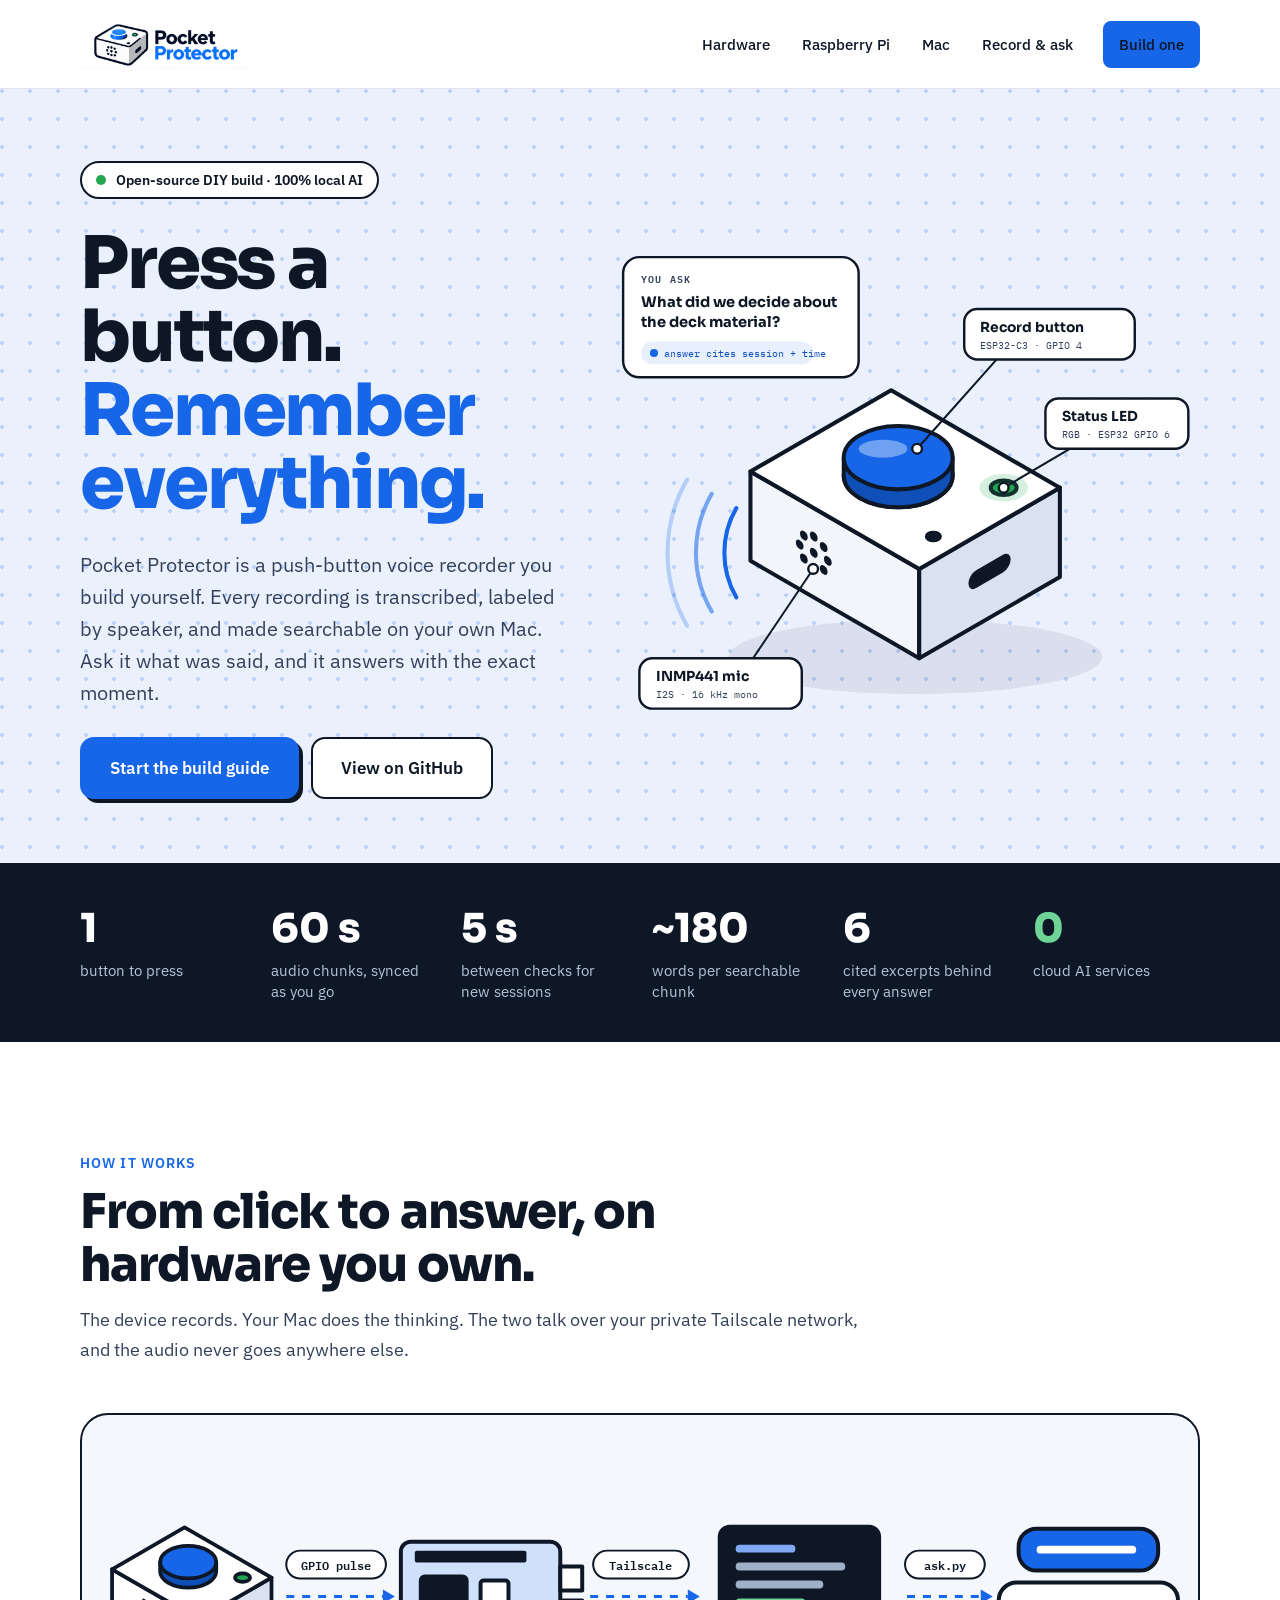
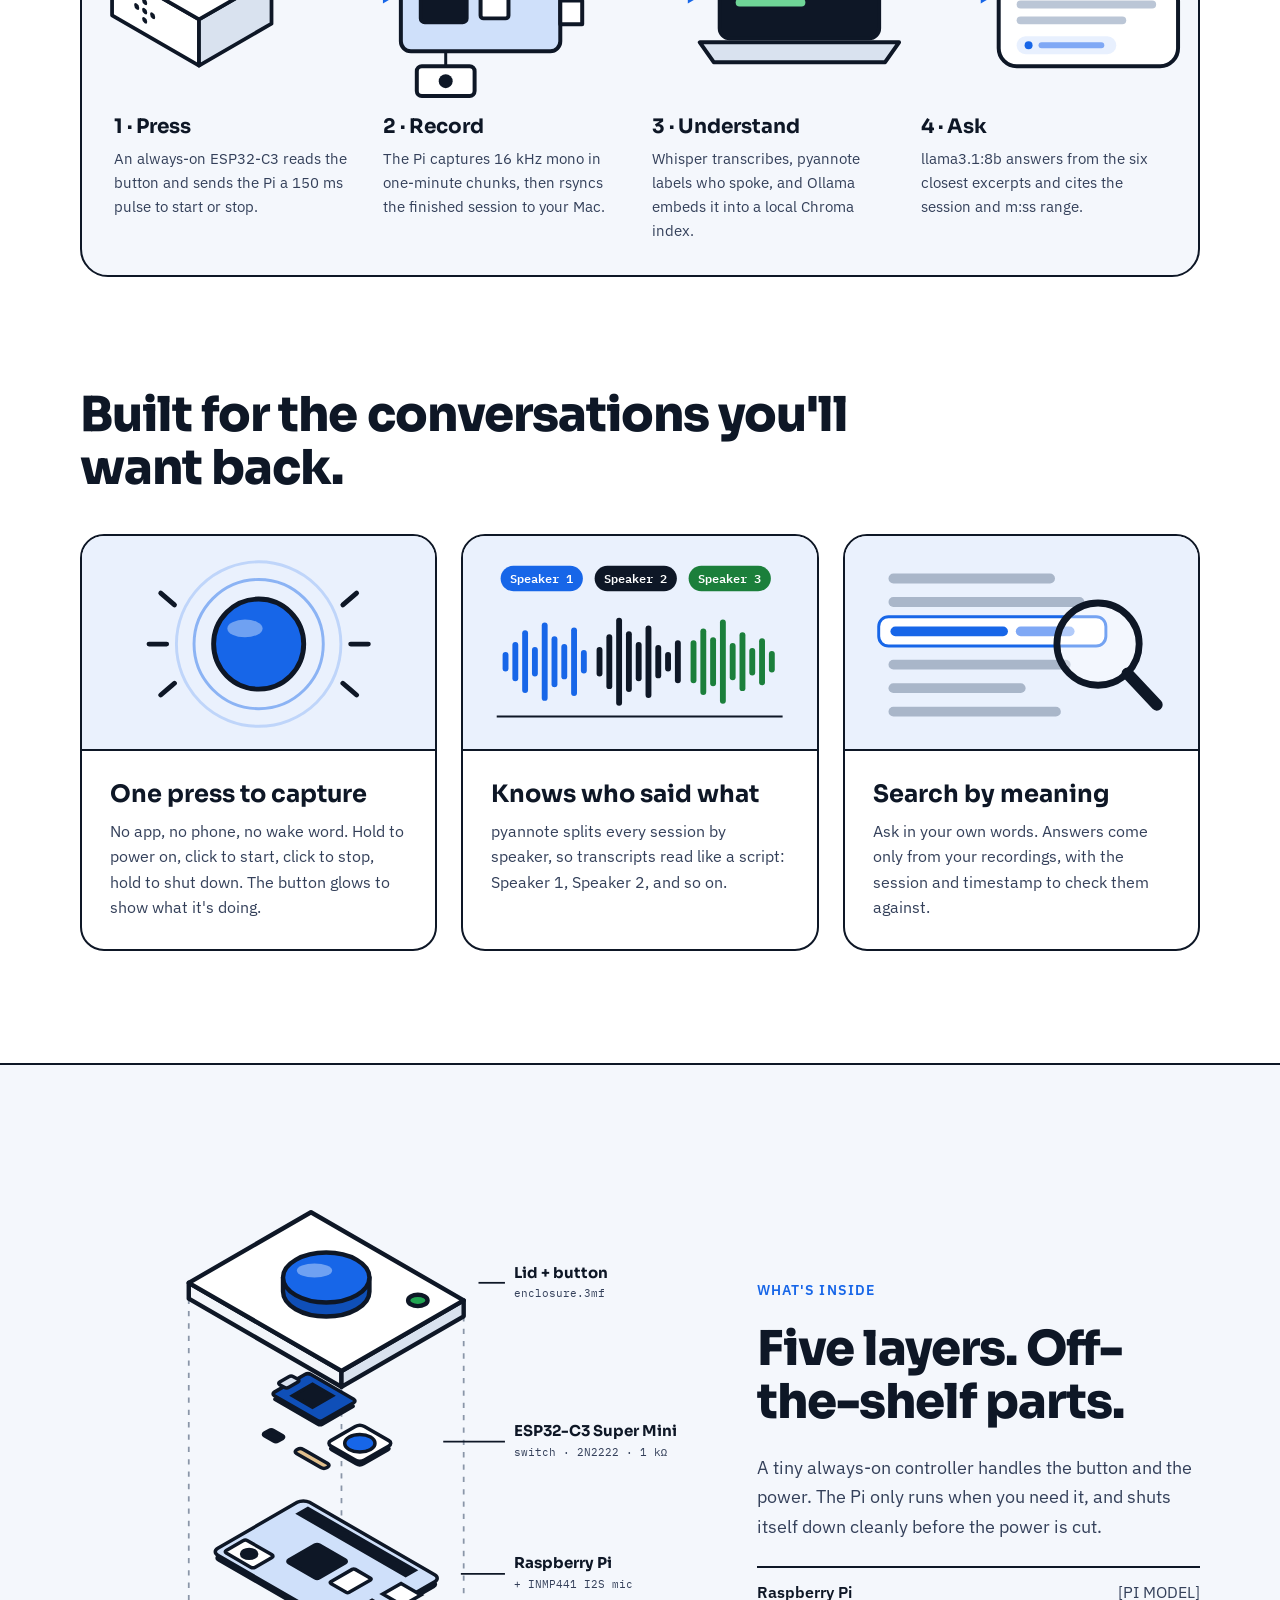
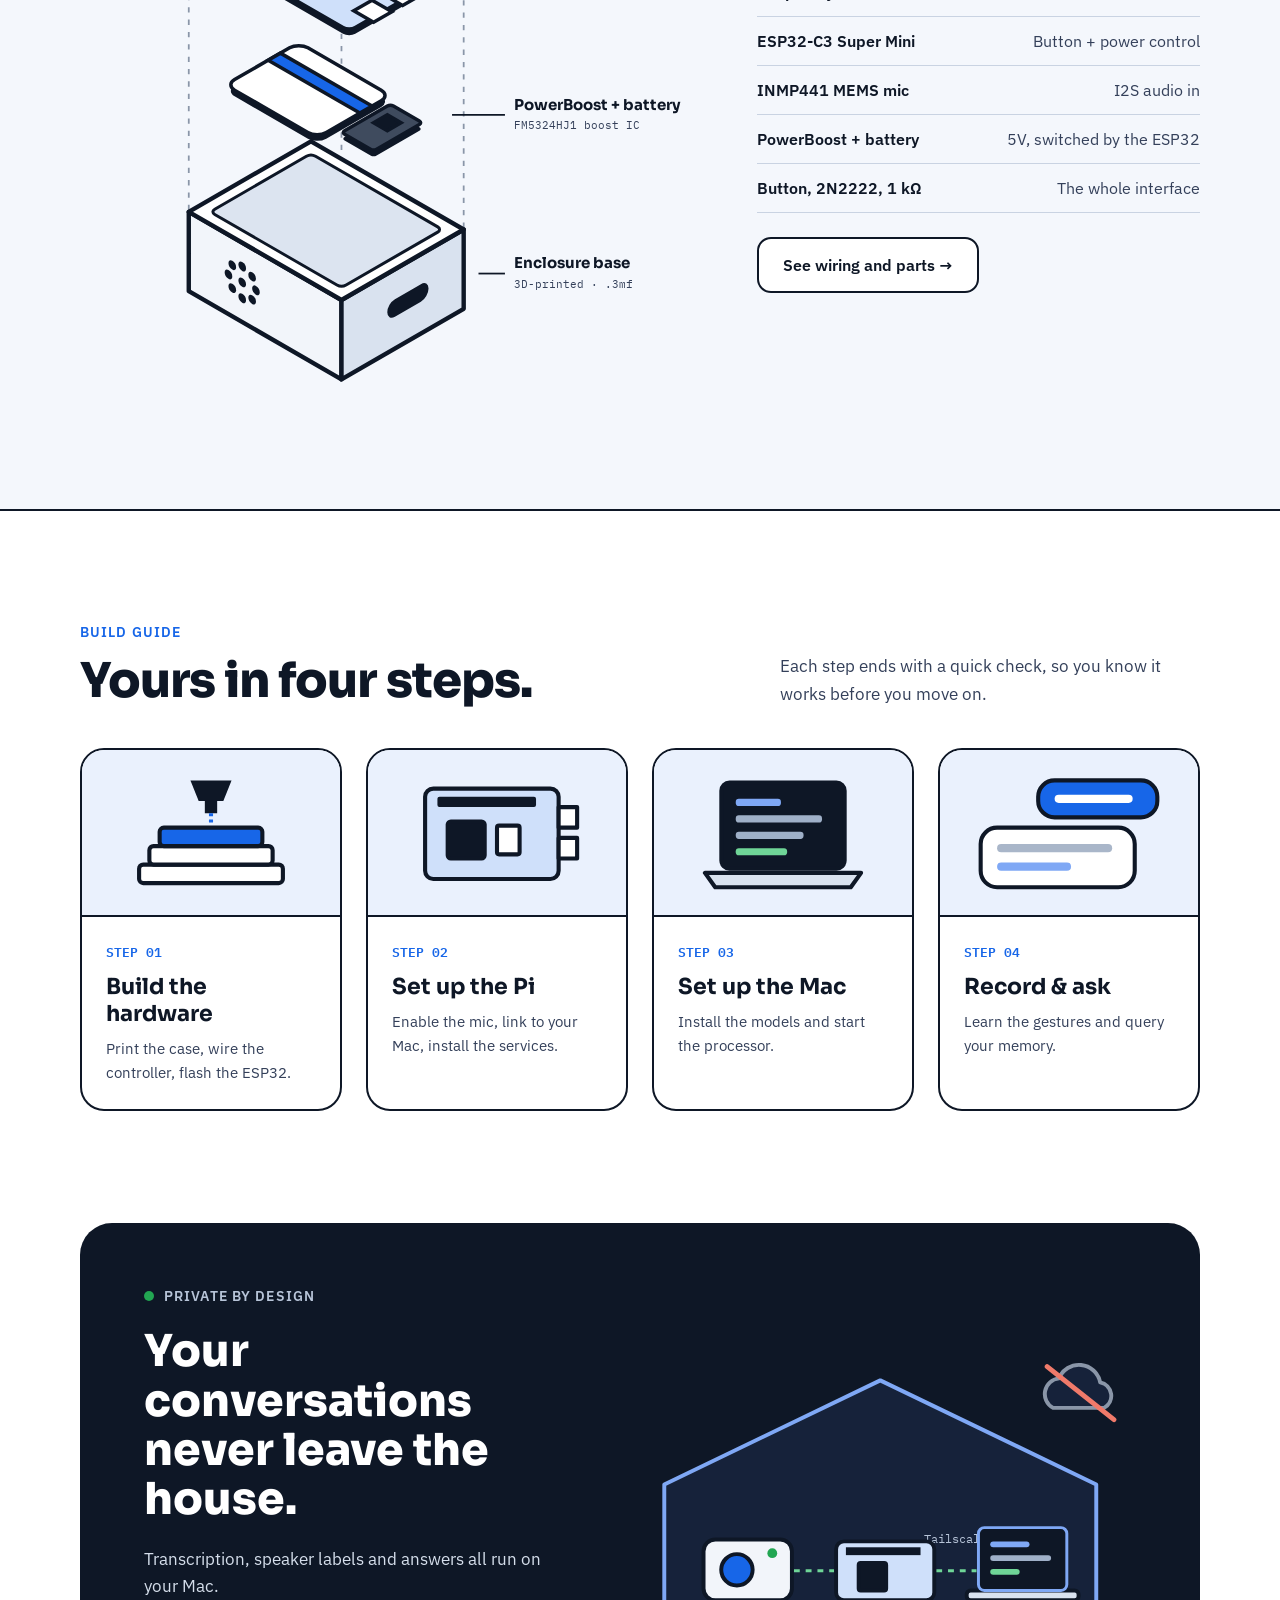
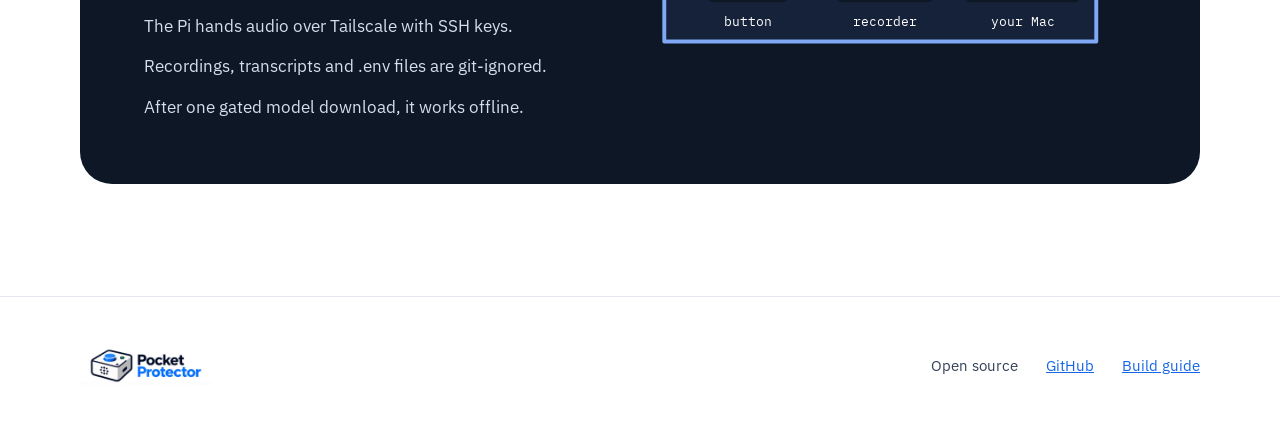
==== commit 27d82ae3: "Use ChromaTek RGB button with hold-to-power and status LED Replace the plain button and Pi-driven LE" ====
--- a/site/index.html
+++ b/site/index.html
@@ -79,7 +79,7 @@
 <text x="450" y="139" font-family="IBM Plex Mono, monospace" font-size="12" fill="#34405A">ESP32-C3 · GPIO 4</text>
 <rect x="530" y="200" width="176" height="62" rx="16" fill="#FFFFFF" stroke="#0E1726" stroke-width="3"/>
 <text x="550" y="228" font-family="Sora, sans-serif" font-size="17" font-weight="700" fill="#0E1726">Status LED</text>
-<text x="550" y="249" font-family="IBM Plex Mono, monospace" font-size="12" fill="#34405A">Pi · GPIO 27</text>
+<text x="550" y="249" font-family="IBM Plex Mono, monospace" font-size="12" fill="#34405A">RGB · ESP32 GPIO 6</text>
 <rect x="30" y="520" width="200" height="62" rx="16" fill="#FFFFFF" stroke="#0E1726" stroke-width="3"/>
 <text x="50" y="548" font-family="Sora, sans-serif" font-size="17" font-weight="700" fill="#0E1726">INMP441 mic</text>
 <text x="50" y="569" font-family="IBM Plex Mono, monospace" font-size="12" fill="#34405A">I2S · 16 kHz mono</text>
@@ -172,7 +172,7 @@
 </div>
 <div class="card-body card-body-lg">
 <h3 class="card-title">One press to capture</h3>
-<p class="card-text">No app, no phone, no wake word. Click to start, click to stop. Triple-click to power on, hold to shut down.</p>
+<p class="card-text">No app, no phone, no wake word. Hold to power on, click to start, click to stop, hold to shut down. The button glows to show what it's doing.</p>
 </div>
 </div>
 <div class="card">
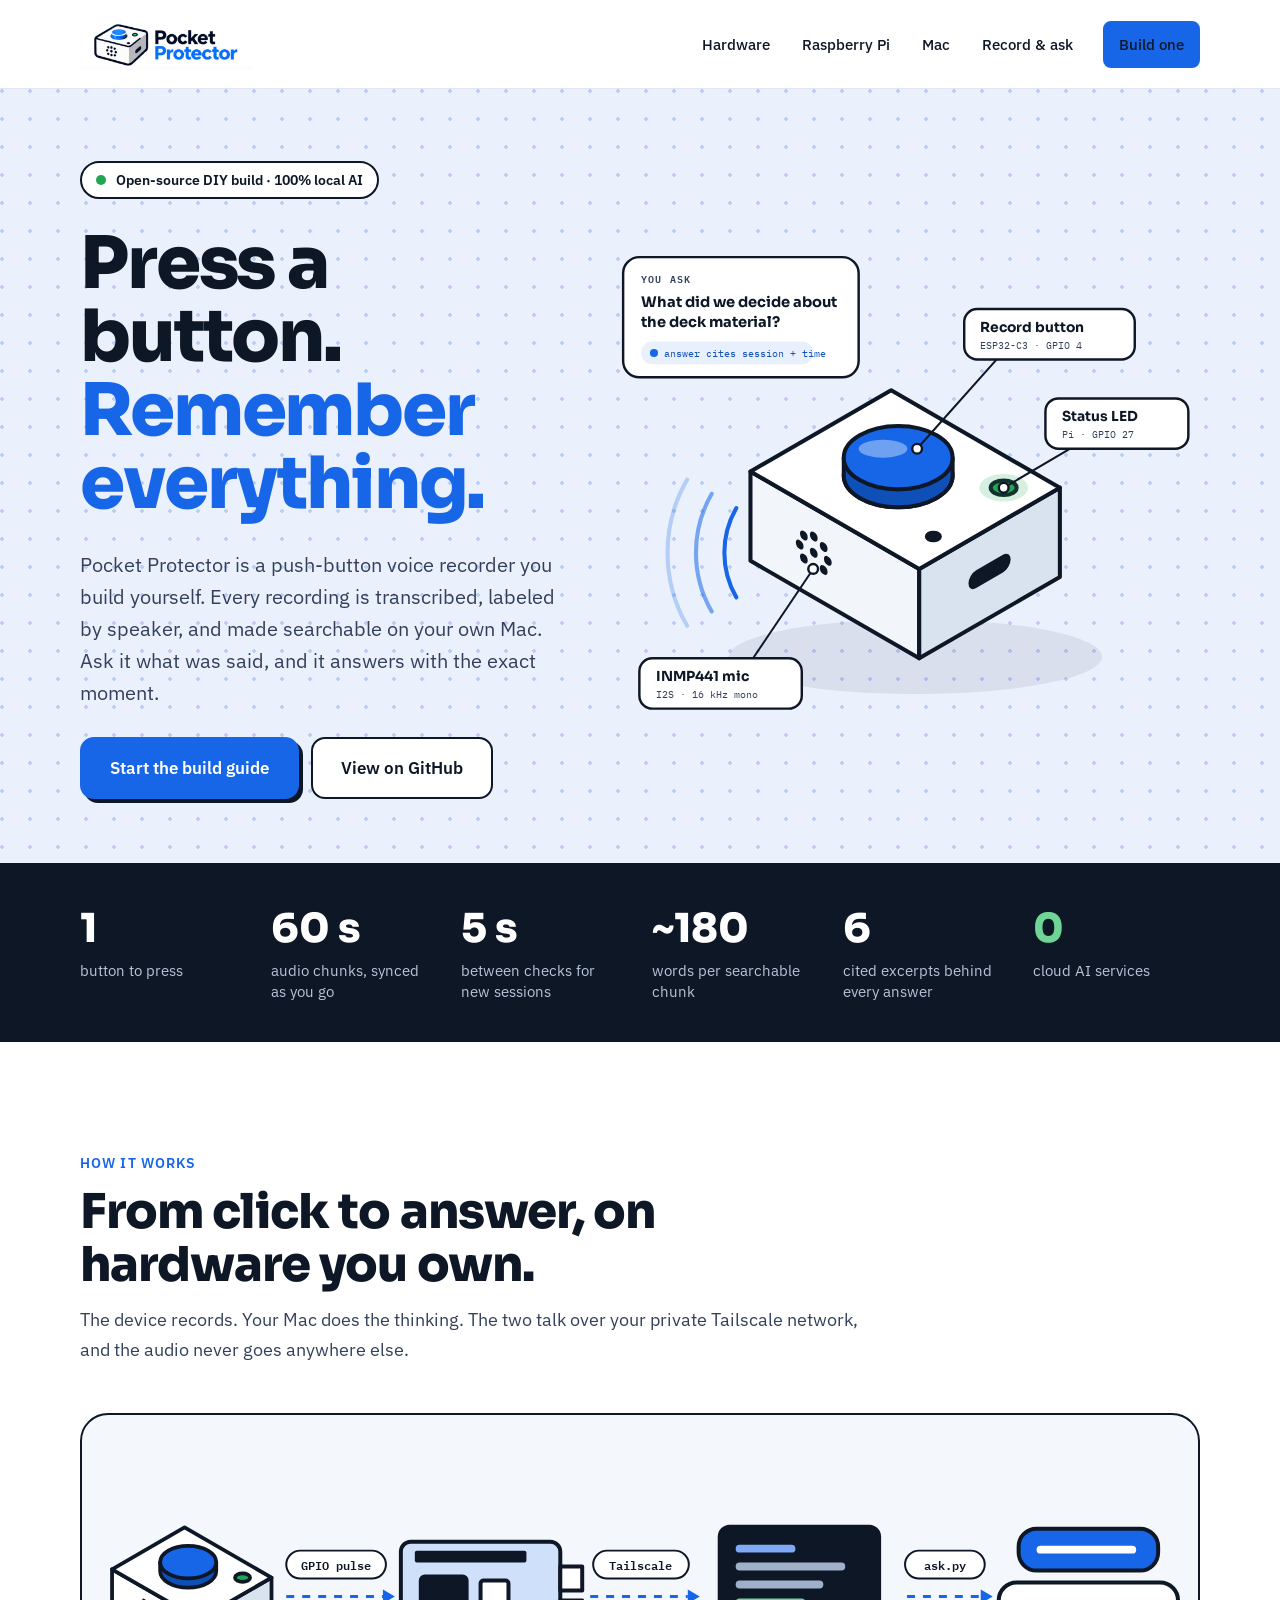
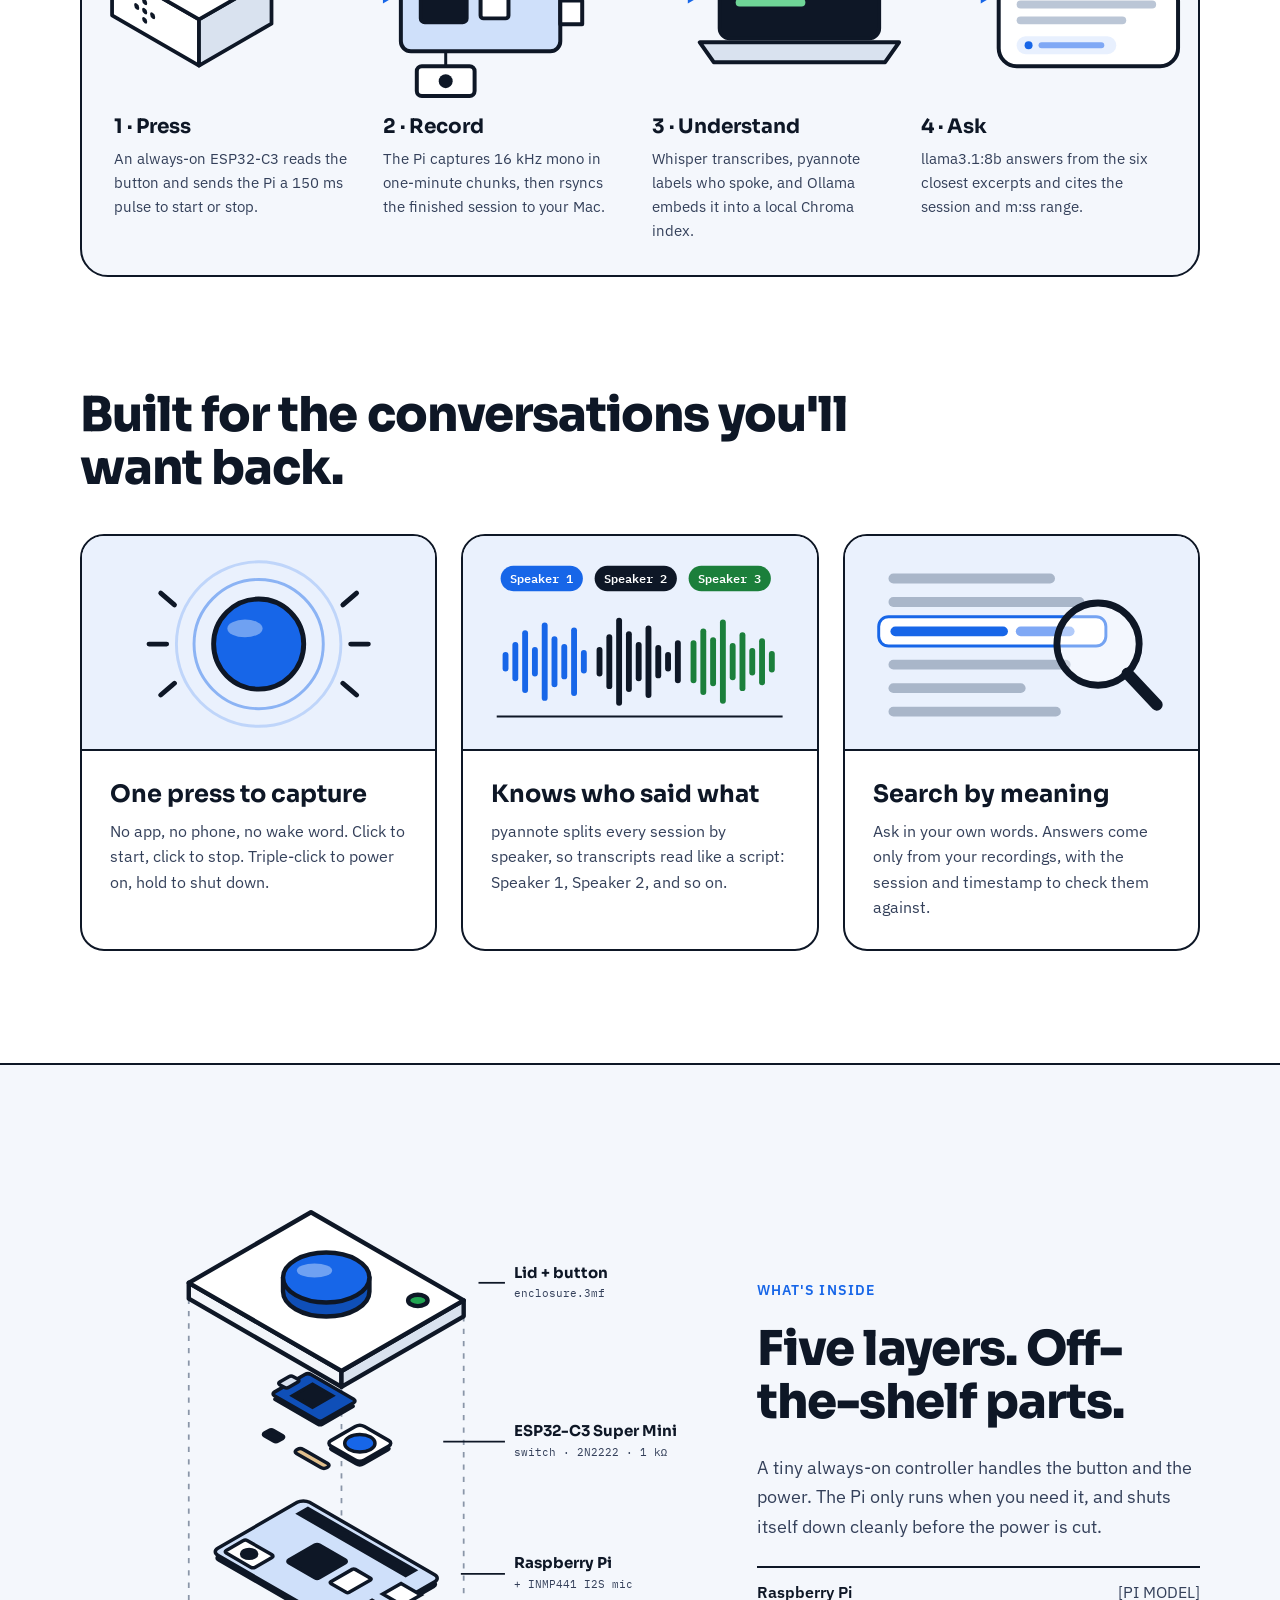
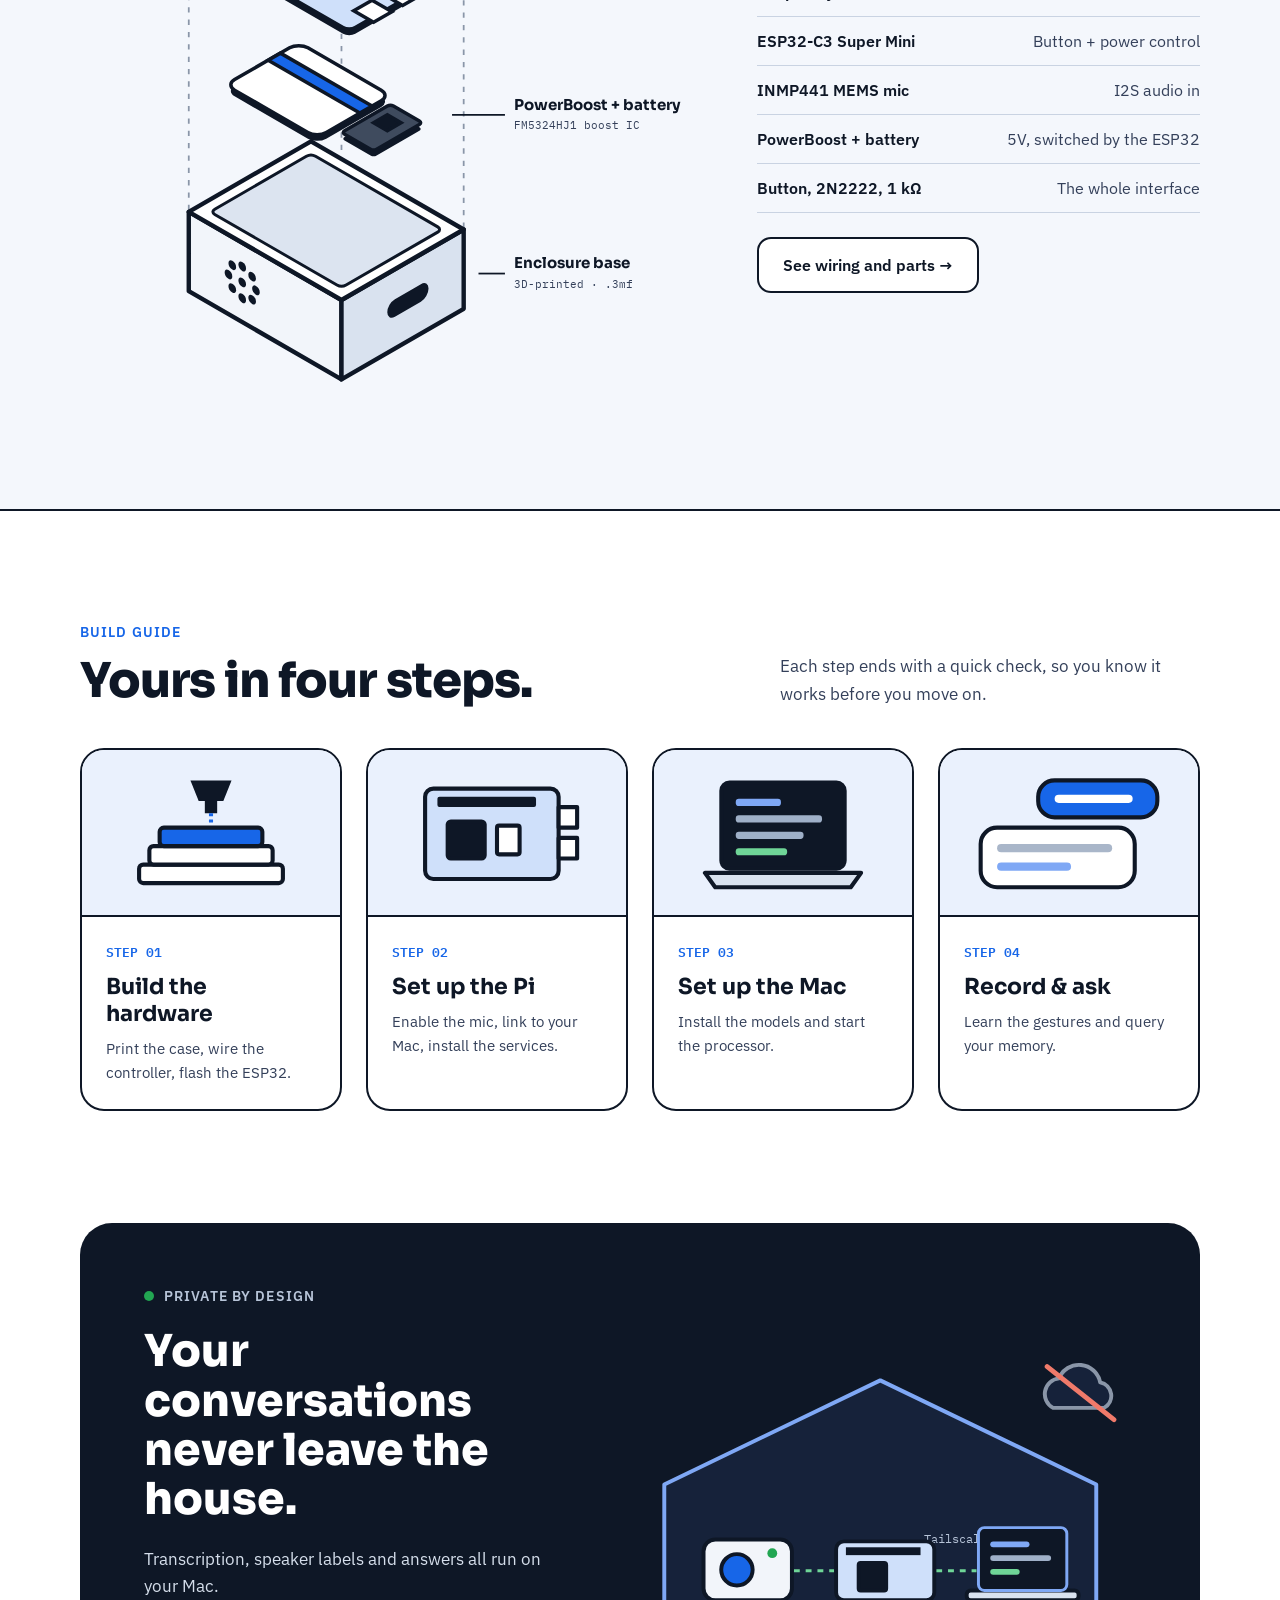
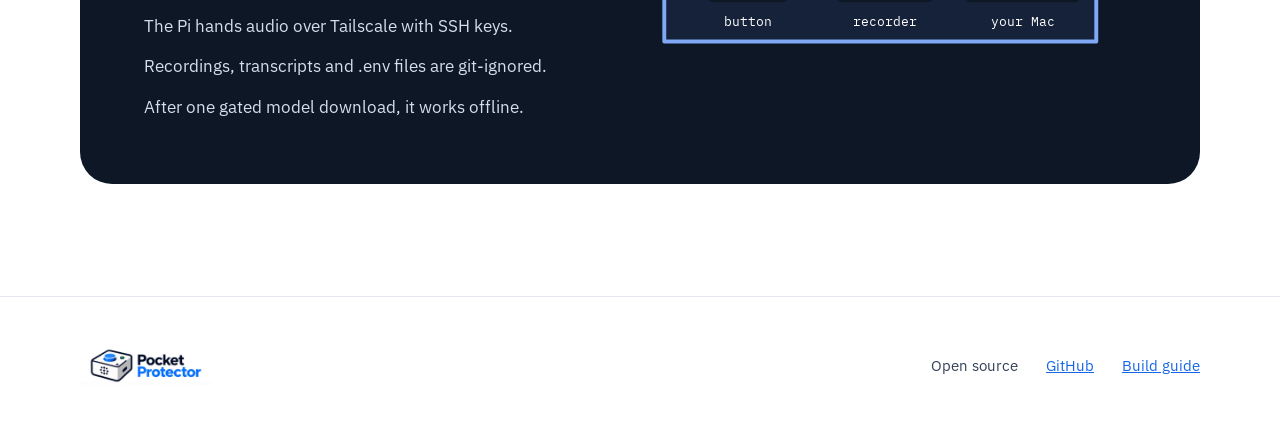
==== commit de9ebf27: "💄 feat: use the recorder box icon as the site favicon" ====
--- a/site/index.html
+++ b/site/index.html
@@ -5,7 +5,9 @@
 <meta name="viewport" content="width=device-width, initial-scale=1">
 <title>Pocket Protector — Press a button. Remember everything.</title>
 <meta name="description" content="Build a push-button voice recorder whose recordings are transcribed, labeled by speaker and made searchable on your own Mac.">
-<link rel="icon" href="assets/logo.png">
+<link rel="icon" href="assets/favicon.ico" sizes="any">
+<link rel="icon" type="image/png" sizes="32x32" href="assets/favicon-32.png">
+<link rel="apple-touch-icon" href="assets/apple-touch-icon.png">
 <link rel="preconnect" href="https://fonts.googleapis.com">
 <link rel="preconnect" href="https://fonts.gstatic.com" crossorigin>
 <link rel="stylesheet" href="https://fonts.googleapis.com/css2?family=IBM+Plex+Mono:wght@400;500;600&amp;family=IBM+Plex+Sans:wght@400;500;600&amp;family=Sora:wght@600;700;800&amp;display=swap">
@@ -79,7 +81,7 @@
 <text x="450" y="139" font-family="IBM Plex Mono, monospace" font-size="12" fill="#34405A">ESP32-C3 · GPIO 4</text>
 <rect x="530" y="200" width="176" height="62" rx="16" fill="#FFFFFF" stroke="#0E1726" stroke-width="3"/>
 <text x="550" y="228" font-family="Sora, sans-serif" font-size="17" font-weight="700" fill="#0E1726">Status LED</text>
-<text x="550" y="249" font-family="IBM Plex Mono, monospace" font-size="12" fill="#34405A">RGB · ESP32 GPIO 6</text>
+<text x="550" y="249" font-family="IBM Plex Mono, monospace" font-size="12" fill="#34405A">Pi · GPIO 27</text>
 <rect x="30" y="520" width="200" height="62" rx="16" fill="#FFFFFF" stroke="#0E1726" stroke-width="3"/>
 <text x="50" y="548" font-family="Sora, sans-serif" font-size="17" font-weight="700" fill="#0E1726">INMP441 mic</text>
 <text x="50" y="569" font-family="IBM Plex Mono, monospace" font-size="12" fill="#34405A">I2S · 16 kHz mono</text>
@@ -172,7 +174,7 @@
 </div>
 <div class="card-body card-body-lg">
 <h3 class="card-title">One press to capture</h3>
-<p class="card-text">No app, no phone, no wake word. Hold to power on, click to start, click to stop, hold to shut down. The button glows to show what it's doing.</p>
+<p class="card-text">No app, no phone, no wake word. Click to start, click to stop. Triple-click to power on, hold to shut down.</p>
 </div>
 </div>
 <div class="card">
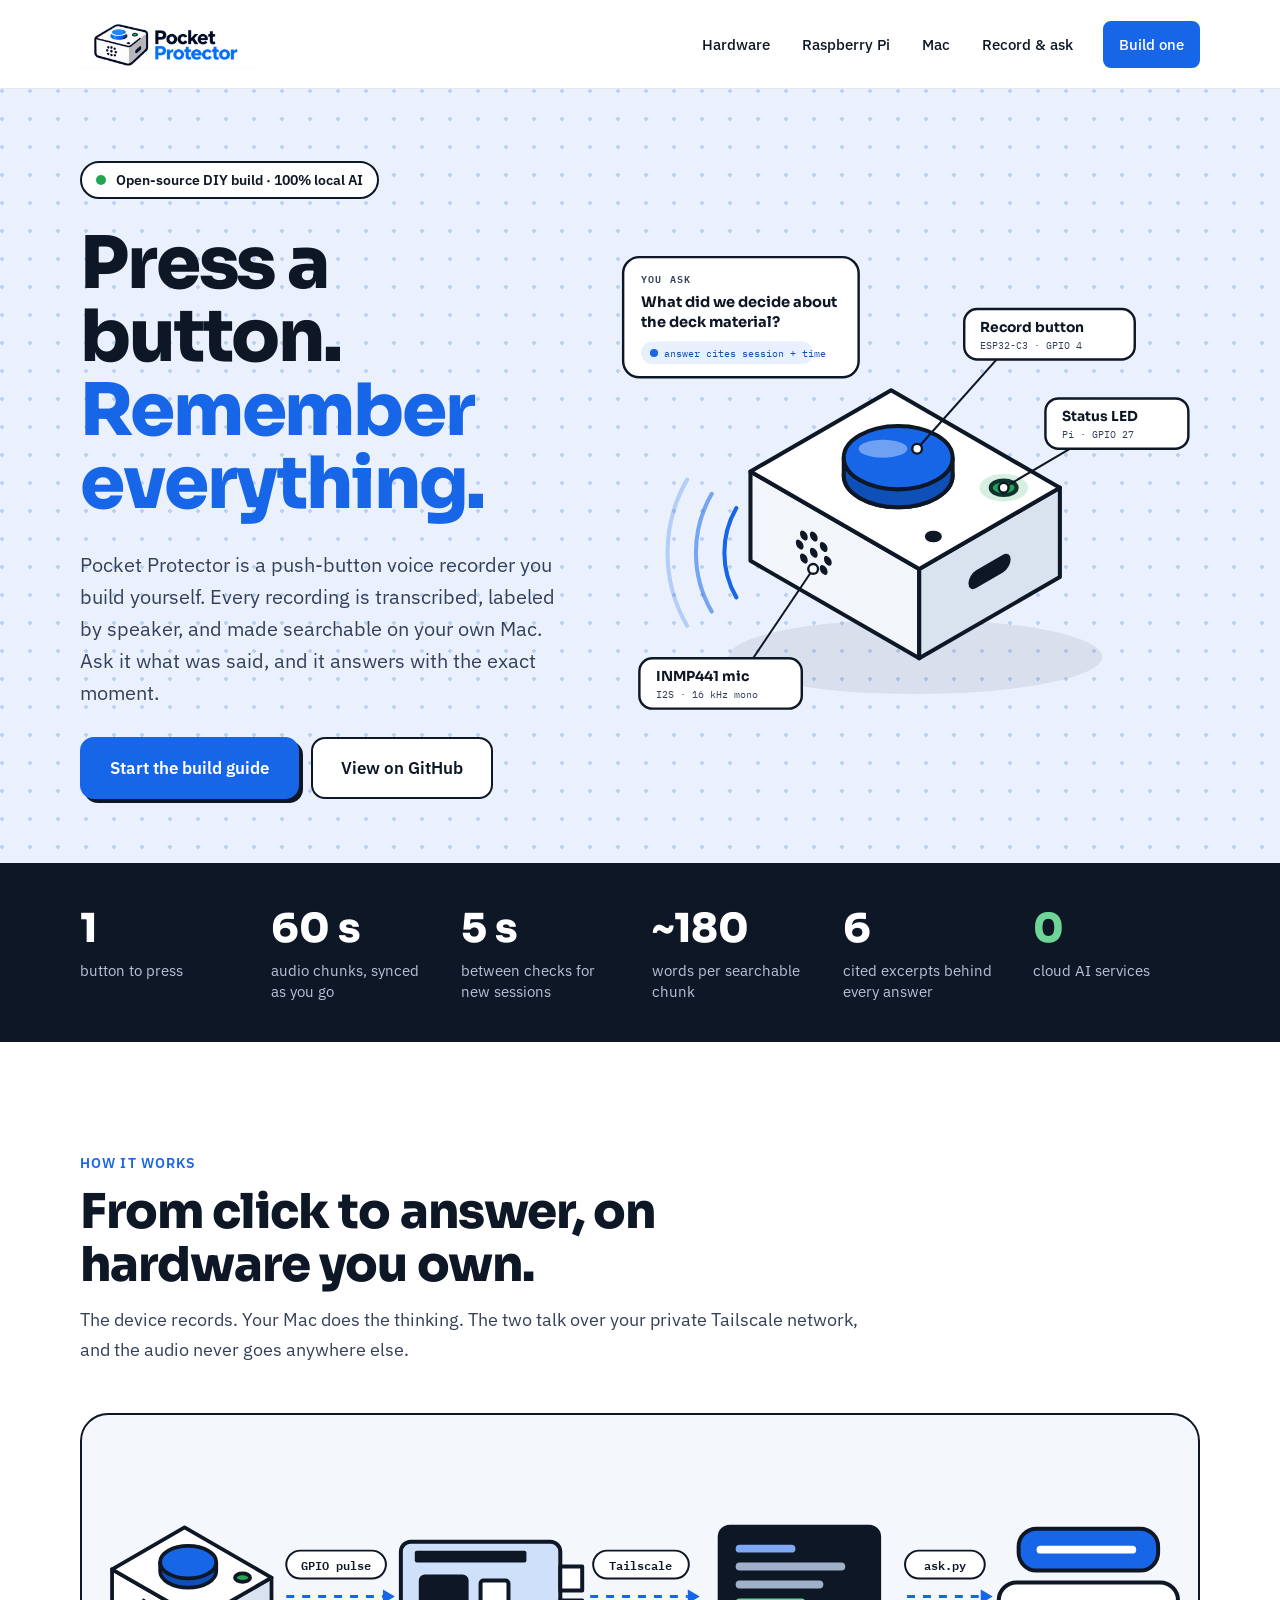
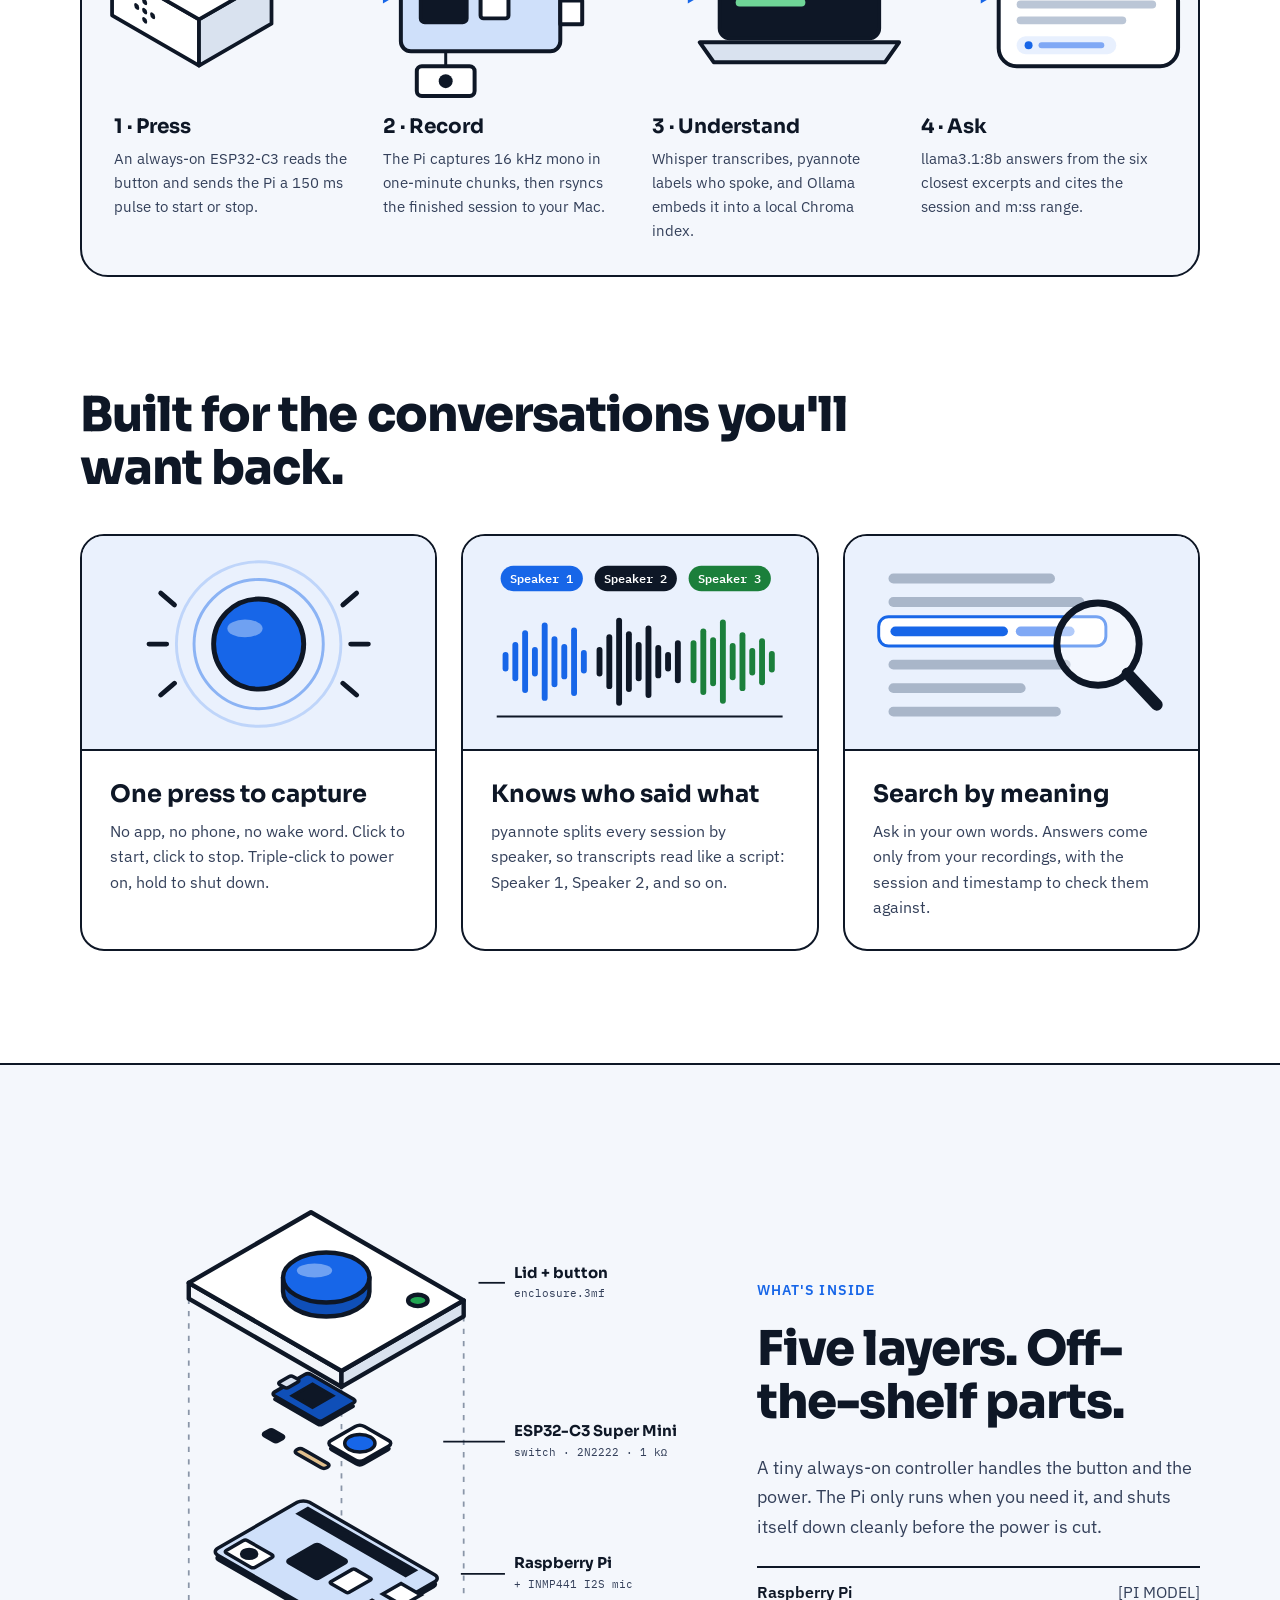
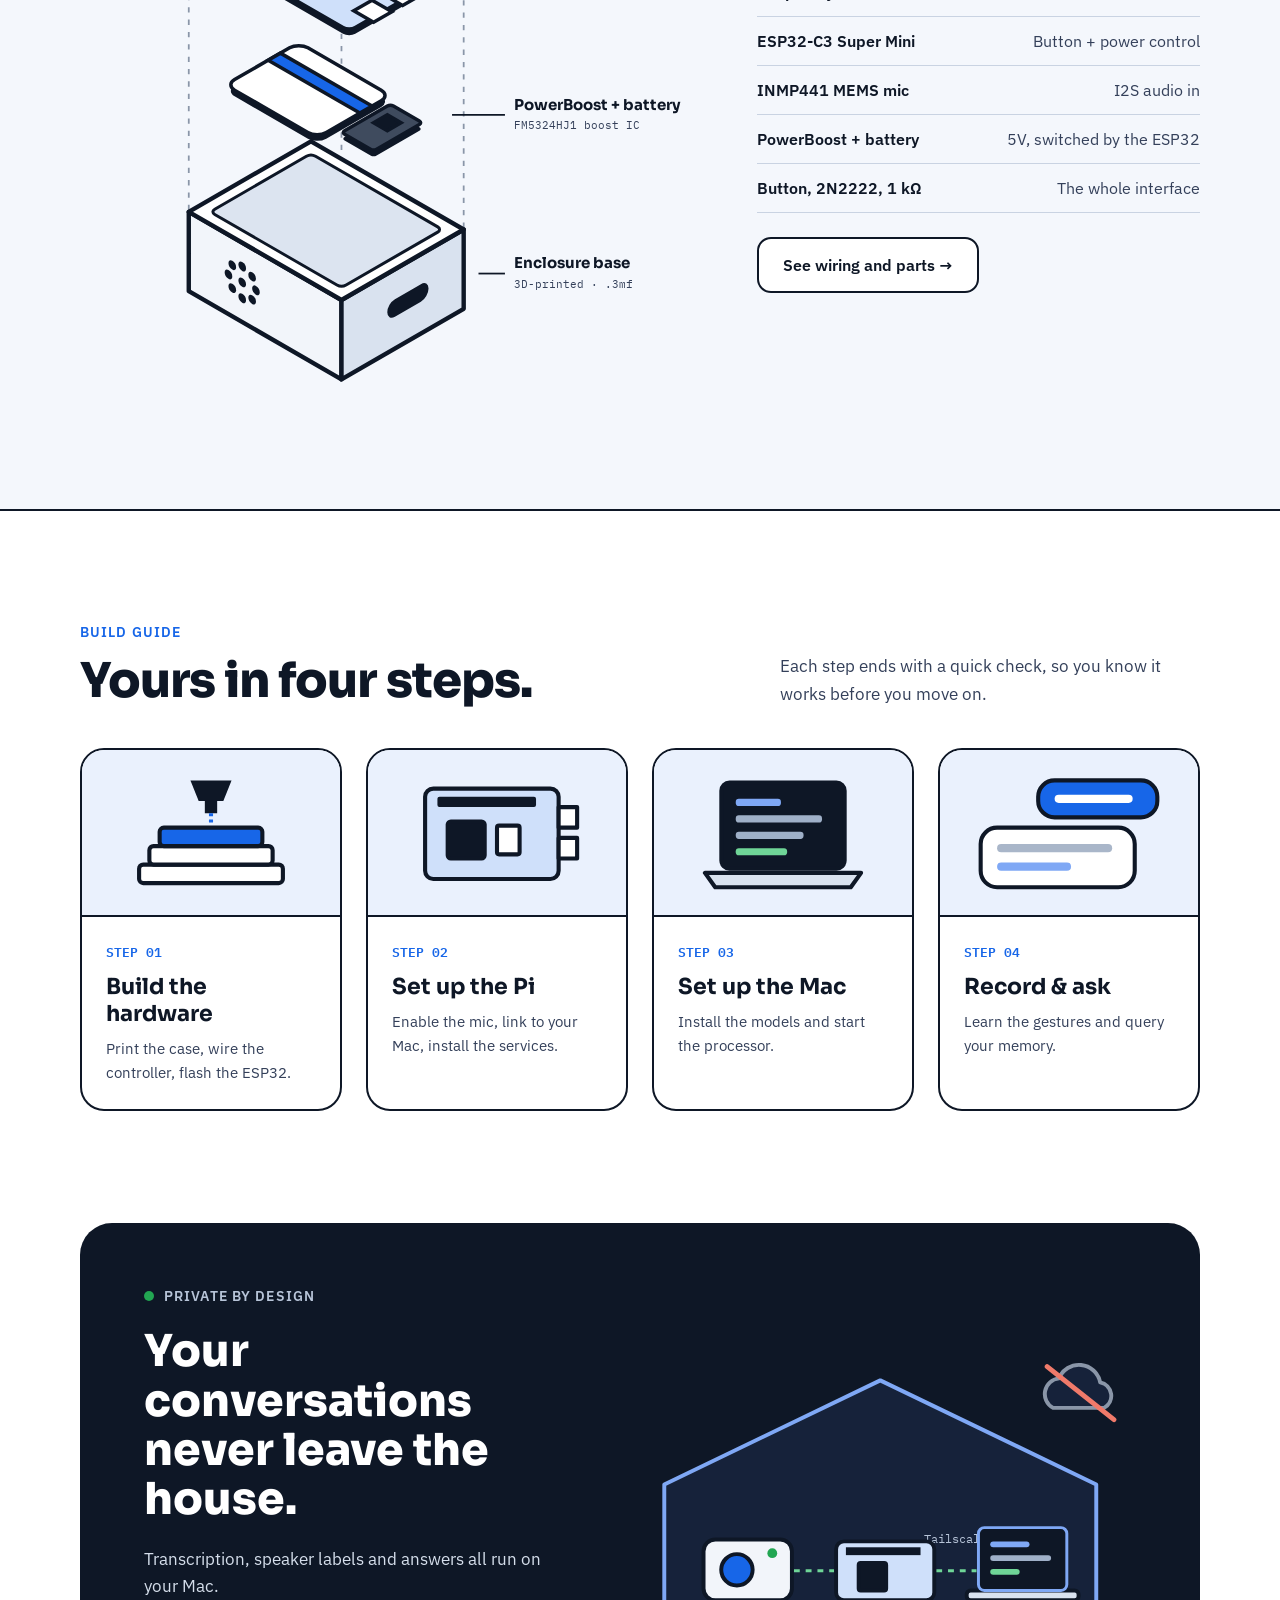
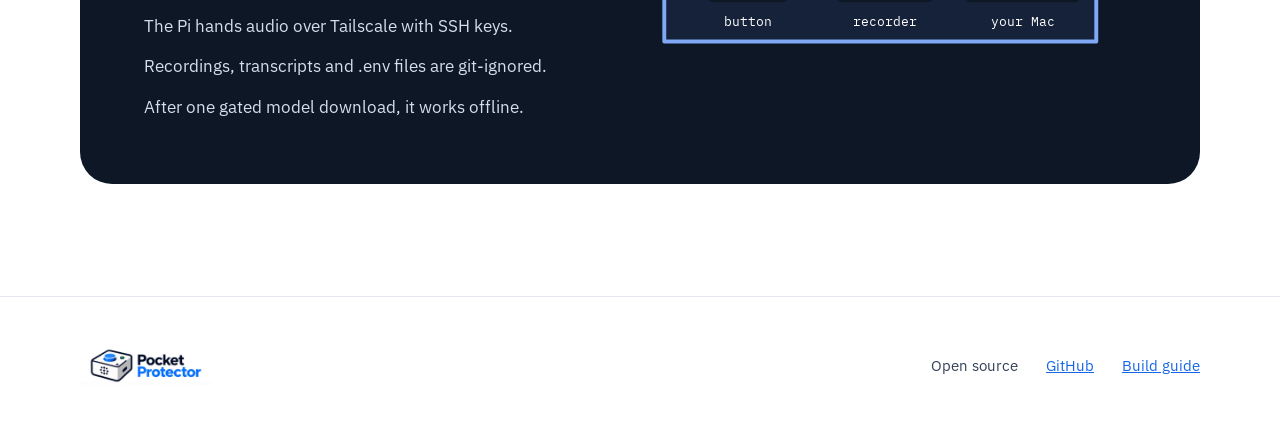
==== commit 246a77aa: "✨ feat: mobile menu, white nav CTA text and Open Graph tags" ====
--- a/site/index.html
+++ b/site/index.html
@@ -5,6 +5,20 @@
 <meta name="viewport" content="width=device-width, initial-scale=1">
 <title>Pocket Protector — Press a button. Remember everything.</title>
 <meta name="description" content="Build a push-button voice recorder whose recordings are transcribed, labeled by speaker and made searchable on your own Mac.">
+<link rel="canonical" href="https://pocket-protector.netlify.app/">
+<meta property="og:type" content="website">
+<meta property="og:site_name" content="Pocket Protector">
+<meta property="og:title" content="Pocket Protector — Press a button. Remember everything.">
+<meta property="og:description" content="Build a push-button voice recorder whose recordings are transcribed, labeled by speaker and made searchable on your own Mac.">
+<meta property="og:url" content="https://pocket-protector.netlify.app/">
+<meta property="og:image" content="https://pocket-protector.netlify.app/assets/og-image.png">
+<meta property="og:image:width" content="1200">
+<meta property="og:image:height" content="630">
+<meta property="og:image:alt" content="Pocket Protector logo with the tagline: Press a button. Remember everything.">
+<meta name="twitter:card" content="summary_large_image">
+<meta name="twitter:title" content="Pocket Protector — Press a button. Remember everything.">
+<meta name="twitter:description" content="Build a push-button voice recorder whose recordings are transcribed, labeled by speaker and made searchable on your own Mac.">
+<meta name="twitter:image" content="https://pocket-protector.netlify.app/assets/og-image.png">
 <link rel="icon" href="assets/favicon.ico" sizes="any">
 <link rel="icon" type="image/png" sizes="32x32" href="assets/favicon-32.png">
 <link rel="apple-touch-icon" href="assets/apple-touch-icon.png">
@@ -12,13 +26,17 @@
 <link rel="preconnect" href="https://fonts.gstatic.com" crossorigin>
 <link rel="stylesheet" href="https://fonts.googleapis.com/css2?family=IBM+Plex+Mono:wght@400;500;600&amp;family=IBM+Plex+Sans:wght@400;500;600&amp;family=Sora:wght@600;700;800&amp;display=swap">
 <link rel="stylesheet" href="assets/styles.css">
+<script src="assets/nav.js" defer></script>
 </head>
 <body>
 
 <header class="site-header">
 <div class="wrap">
 <a class="logo" href="index.html"><img src="assets/logo.png" alt="Pocket Protector home" width="173" height="52"></a>
-<nav class="nav" aria-label="Primary">
+<button class="nav-toggle" type="button" aria-controls="primary-nav" aria-expanded="false" hidden>
+<span class="visually-hidden">Menu</span><span class="nav-toggle-bars" aria-hidden="true"></span>
+</button>
+<nav class="nav" id="primary-nav" aria-label="Primary">
 <a href="hardware.html">Hardware</a>
 <a href="pi.html">Raspberry Pi</a>
 <a href="mac.html">Mac</a>
--- a/site/assets/styles.css
+++ b/site/assets/styles.css
@@ -78,6 +78,20 @@
 .nav a:hover { background: var(--surface); color: var(--ink); }
 .nav a[aria-current="page"] { font-weight: 600; color: var(--blue-dark); background: var(--blue-chip); }
 .nav .nav-cta { margin-left: 12px; }
+.nav a.btn-primary,
+.nav a.btn-primary:hover { color: #FFFFFF; }
+.nav a.btn-primary:hover { background: var(--blue-dark); }
+
+.nav-toggle { display: none; }
+
+.visually-hidden {
+  position: absolute;
+  width: 1px;
+  height: 1px;
+  overflow: hidden;
+  clip: rect(0 0 0 0);
+  white-space: nowrap;
+}
 
 @media (max-width: 900px) {
   .site-header .wrap { padding-block: 12px; }
@@ -91,6 +105,59 @@
     scrollbar-width: none;
   }
   .nav .nav-cta { margin-left: auto; }
+
+  /* With nav.js loaded, the row becomes a menu behind a toggle button. */
+  .has-toggle .nav-toggle {
+    display: inline-flex;
+    align-items: center;
+    justify-content: center;
+    width: 48px;
+    height: 48px;
+    padding: 0;
+    border: 2px solid var(--ink);
+    border-radius: 10px;
+    background: #FFFFFF;
+    color: var(--ink);
+    cursor: pointer;
+  }
+  .has-toggle .nav-toggle:hover { background: var(--surface); }
+  .nav-toggle-bars,
+  .nav-toggle-bars::before,
+  .nav-toggle-bars::after {
+    display: block;
+    width: 20px;
+    height: 2px;
+    border-radius: 1px;
+    background: currentColor;
+    transition: transform 0.15s ease, background-color 0.15s ease;
+  }
+  .nav-toggle-bars { position: relative; }
+  .nav-toggle-bars::before,
+  .nav-toggle-bars::after { content: ''; position: absolute; left: 0; }
+  .nav-toggle-bars::before { top: -6px; }
+  .nav-toggle-bars::after { top: 6px; }
+  .is-open .nav-toggle-bars { background: transparent; }
+  .is-open .nav-toggle-bars::before { transform: translateY(6px) rotate(45deg); }
+  .is-open .nav-toggle-bars::after { transform: translateY(-6px) rotate(-45deg); }
+
+  .has-toggle .nav {
+    display: none;
+    flex-direction: column;
+    align-items: stretch;
+    gap: 2px;
+    overflow: visible;
+    padding-block: 8px 12px;
+    border-top: 1px solid var(--line);
+  }
+  .has-toggle.is-open .nav { display: flex; }
+  .has-toggle .nav a { padding: 14px; font-size: 16px; }
+  .has-toggle .nav .nav-cta { margin: 8px 0 0; text-align: center; }
+}
+
+@media (prefers-reduced-motion: reduce) {
+  .nav-toggle-bars,
+  .nav-toggle-bars::before,
+  .nav-toggle-bars::after { transition: none; }
 }
 
 /* ---------- Buttons ---------- */
